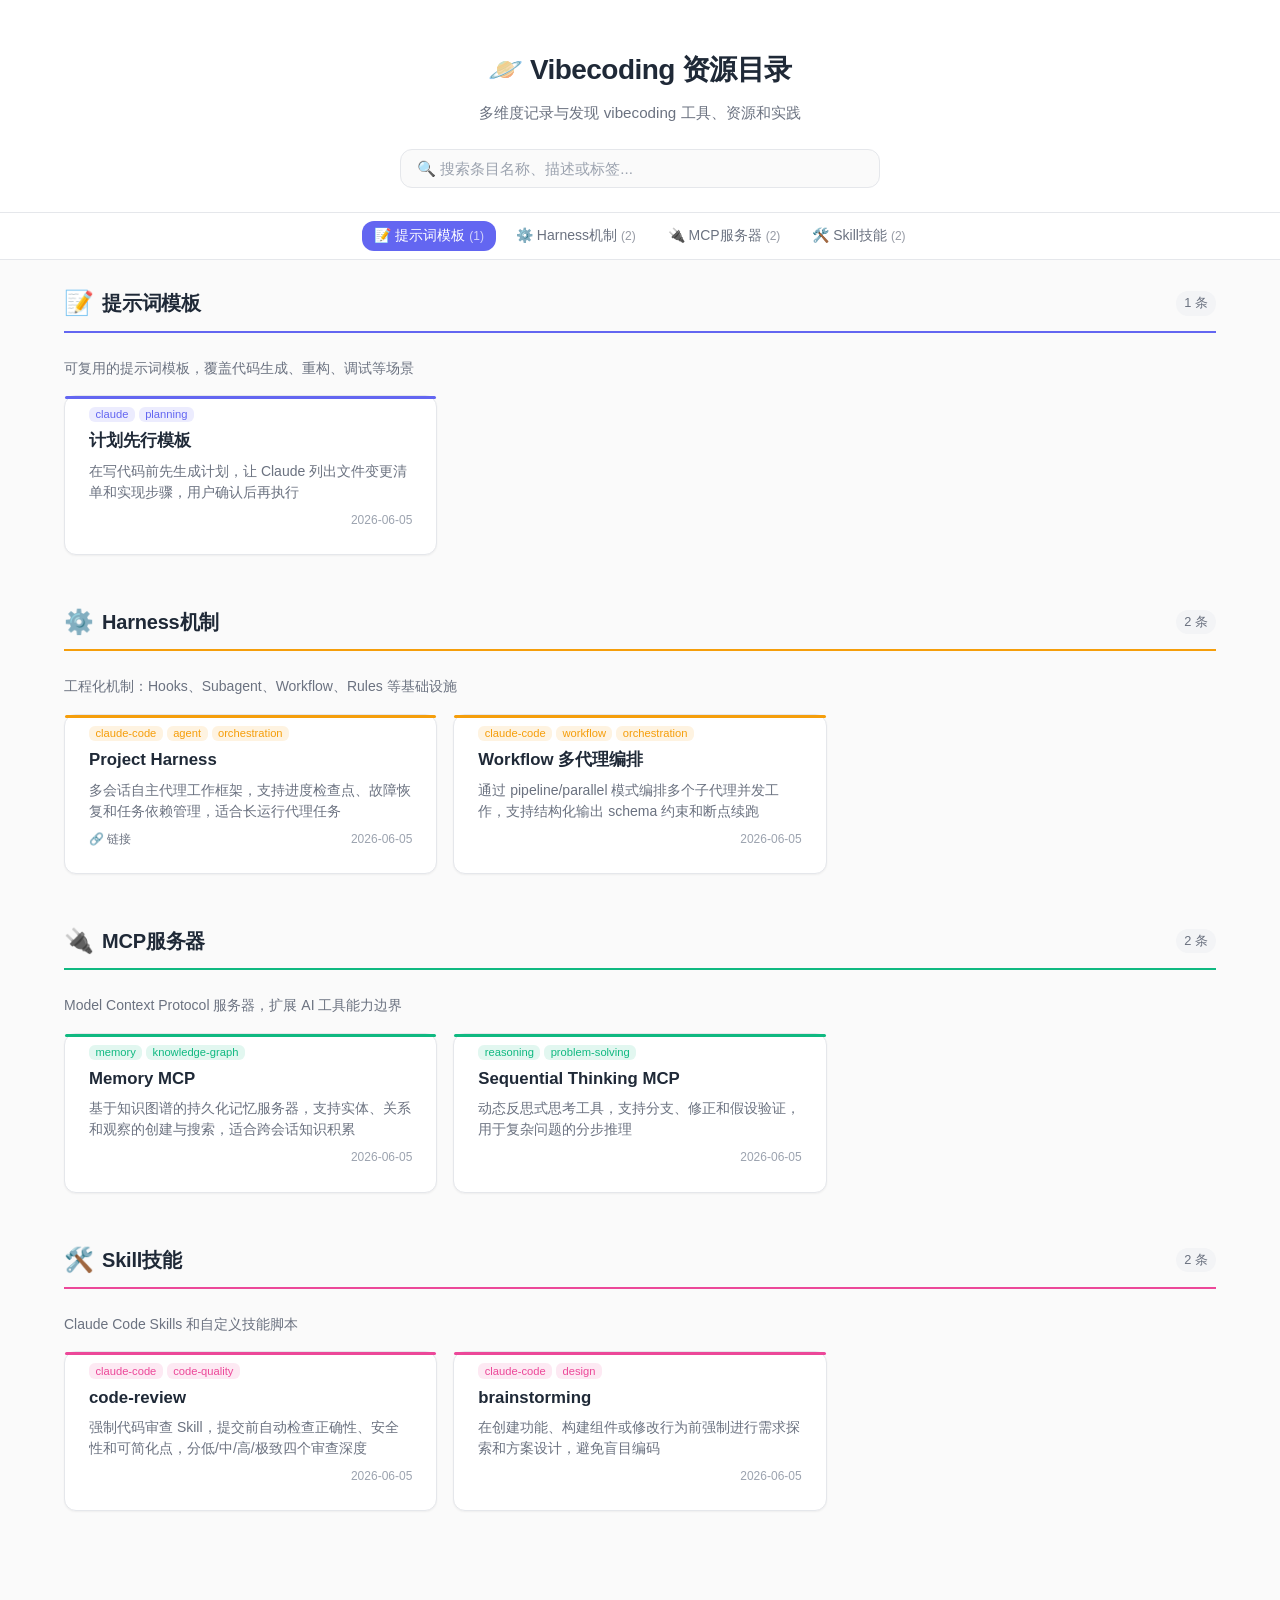
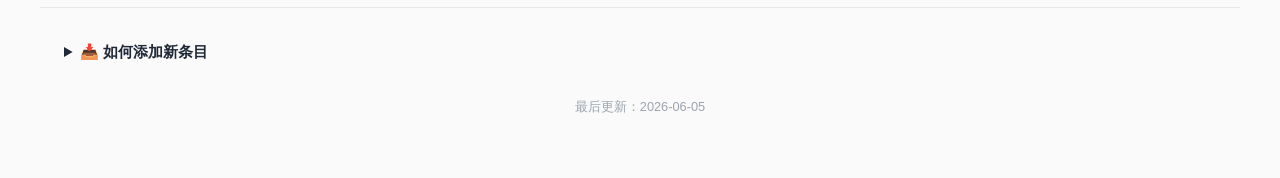
==== index.html @ bd4b6fef "feat: vibecoding resource catalog" ====
<!DOCTYPE html>
<html lang="zh-CN">
<head>
  <meta charset="UTF-8">
  <meta name="viewport" content="width=device-width, initial-scale=1.0">
  <title>Vibecoding 资源目录</title>
  <link rel="stylesheet" href="css/style.css">
</head>
<body>
  <header class="header">
    <h1 class="header__title">🪐 Vibecoding 资源目录</h1>
    <p class="header__subtitle">多维度记录与发现 vibecoding 工具、资源和实践</p>
    <div class="header__search">
      <input
        type="text"
        id="searchInput"
        class="search-input"
        placeholder="🔍 搜索条目名称、描述或标签..."
        autocomplete="off"
      >
    </div>
  </header>

  <nav id="categoryNav" class="category-nav" aria-label="分类导航"></nav>

  <main id="mainContent" class="main-content">
    <div class="loading" id="loadingState">
      <p>加载中...</p>
    </div>
    <div class="error" id="errorState" hidden>
      <p>⚠️ 无法加载数据，请确认 <code>data/catalog.json</code> 文件存在且格式正确。</p>
    </div>
  </main>

  <footer class="footer">
    <details class="add-entry" id="addEntrySection">
      <summary class="add-entry__summary">📥 如何添加新条目</summary>
      <div class="add-entry__body">
        <p class="add-entry__hint">
          填写以下信息，点击"生成"按钮，然后将生成的 JSON 片段复制到
          <code>data/catalog.json</code> 的 <code>entries</code> 数组中，提交到 GitHub 即生效。
        </p>
        <form id="entryForm" class="entry-form" autocomplete="off">
          <div class="entry-form__row">
            <label class="entry-form__label">
              分类
              <select id="formCategory" class="entry-form__select" required>
                <option value="">-- 选择分类 --</option>
              </select>
            </label>
            <label class="entry-form__label">
              名称
              <input type="text" id="formName" class="entry-form__input" placeholder="条目名称" required>
            </label>
          </div>
          <div class="entry-form__row">
            <label class="entry-form__label entry-form__label--wide">
              描述
              <input type="text" id="formDesc" class="entry-form__input" placeholder="1-2 句话描述它的用途和为什么好用" required>
            </label>
          </div>
          <div class="entry-form__row">
            <label class="entry-form__label">
              URL（可选）
              <input type="url" id="formUrl" class="entry-form__input" placeholder="https://...">
            </label>
            <label class="entry-form__label">
              标签（可选，逗号分隔）
              <input type="text" id="formTags" class="entry-form__input" placeholder="claude, code-generation">
            </label>
          </div>
          <button type="submit" class="entry-form__btn">✨ 生成 JSON 片段</button>
        </form>
        <div class="entry-form__output" id="jsonOutput" hidden>
          <div class="entry-form__output-header">
            <span class="entry-form__output-label">生成的 JSON 片段：</span>
            <button type="button" class="entry-form__copy-btn" id="copyBtn">📋 复制</button>
          </div>
          <pre><code id="jsonSnippet"></code></pre>
        </div>
        <p class="add-entry__steps">
          <strong>步骤：</strong>① 填写表单 → ② 生成片段 → ③ 复制 →
          ④ 打开 <code>data/catalog.json</code> → ⑤ 粘贴到 <code>entries</code> 数组 →
          ⑥ <code>git commit && git push</code> → ⑦ GitHub Pages 自动部署
        </p>
      </div>
    </details>
    <p class="footer__meta">
      最后更新：<span id="lastUpdated">--</span>
    </p>
  </footer>

  <script src="js/app.js"></script>
</body>
</html>
---- css/style.css ----
/* ============================================================
   Custom Properties — 令牌系统
   ============================================================ */
:root {
  /* 类别色 */
  --color-prompt:    #6366f1;
  --color-harness:   #f59e0b;
  --color-mcp:       #10b981;
  --color-skill:     #ec4899;

  /* 中性色 */
  --color-bg:        #fafafa;
  --color-surface:   #ffffff;
  --color-border:    #e5e7eb;
  --color-text:      #1f2937;
  --color-text-muted:#6b7280;
  --color-text-light:#9ca3af;

  /* 间距 */
  --space-xs: 0.25rem;
  --space-sm: 0.5rem;
  --space-md: 1rem;
  --space-lg: 1.5rem;
  --space-xl: 2rem;
  --space-2xl: 3rem;

  /* 圆角 */
  --radius-sm: 0.375rem;
  --radius-md: 0.5rem;
  --radius-lg: 0.75rem;

  /* 阴影 */
  --shadow-sm: 0 1px 2px rgba(0,0,0,0.05);
  --shadow-md: 0 4px 6px -1px rgba(0,0,0,0.07), 0 2px 4px -2px rgba(0,0,0,0.05);
  --shadow-lg: 0 10px 15px -3px rgba(0,0,0,0.08), 0 4px 6px -4px rgba(0,0,0,0.04);

  /* 字体 */
  --font-sans: -apple-system, BlinkMacSystemFont, "Segoe UI", Roboto, "Noto Sans SC", sans-serif;
  --font-mono: "SF Mono", "Fira Code", "Cascadia Code", monospace;
}

/* ============================================================
   Reset / Base
   ============================================================ */
*, *::before, *::after { box-sizing: border-box; }

html {
  scroll-behavior: smooth;
  scroll-padding-top: 80px;
}

body {
  margin: 0;
  font-family: var(--font-sans);
  color: var(--color-text);
  background: var(--color-bg);
  line-height: 1.6;
  -webkit-font-smoothing: antialiased;
}

a { color: inherit; text-decoration: none; }
code {
  font-family: var(--font-mono);
  font-size: 0.875em;
  background: #f3f4f6;
  padding: 0.125em 0.375em;
  border-radius: var(--radius-sm);
}

/* ============================================================
   Header
   ============================================================ */
.header {
  text-align: center;
  padding: var(--space-2xl) var(--space-lg) var(--space-lg);
  background: var(--color-surface);
  border-bottom: 1px solid var(--color-border);
}

.header__title {
  margin: 0;
  font-size: 1.75rem;
  font-weight: 700;
  letter-spacing: -0.02em;
}

.header__subtitle {
  margin: var(--space-sm) 0 var(--space-lg);
  color: var(--color-text-muted);
  font-size: 0.95rem;
}

.header__search {
  max-width: 480px;
  margin: 0 auto;
}

.search-input {
  width: 100%;
  padding: 0.625rem 1rem;
  font-size: 0.95rem;
  border: 1.5px solid var(--color-border);
  border-radius: var(--radius-lg);
  background: var(--color-bg);
  outline: none;
  transition: border-color 0.15s, box-shadow 0.15s;
}

.search-input:focus {
  border-color: var(--color-prompt);
  box-shadow: 0 0 0 3px rgba(99,102,241,0.1);
}

.search-input::placeholder { color: var(--color-text-light); }

/* ============================================================
   Sticky Category Nav
   ============================================================ */
.category-nav {
  position: sticky;
  top: 0;
  z-index: 10;
  display: flex;
  justify-content: center;
  gap: var(--space-sm);
  padding: var(--space-sm) var(--space-md);
  background: var(--color-surface);
  border-bottom: 1px solid var(--color-border);
  overflow-x: auto;
  -webkit-overflow-scrolling: touch;
}

.category-nav__link {
  display: inline-flex;
  align-items: center;
  gap: 0.25rem;
  padding: 0.375rem 0.75rem;
  font-size: 0.875rem;
  font-weight: 500;
  border-radius: var(--radius-lg);
  white-space: nowrap;
  transition: background 0.15s, color 0.15s;
  cursor: pointer;
  border: none;
  background: transparent;
  color: var(--color-text-muted);
  font-family: inherit;
}

.category-nav__link:hover {
  background: #f3f4f6;
  color: var(--color-text);
}

.category-nav__link--active {
  color: #fff;
}

/* 通过 data-category 属性在 JS 中动态设置背景色 */
.category-nav__link .nav-count {
  font-size: 0.75rem;
  opacity: 0.7;
}

/* ============================================================
   Main Content
   ============================================================ */
.main-content {
  max-width: 1200px;
  margin: 0 auto;
  padding: var(--space-lg) var(--space-lg) var(--space-2xl);
}

.loading, .error { text-align: center; padding: var(--space-2xl); color: var(--color-text-muted); }
.error { color: #dc2626; }

/* ============================================================
   Category Section
   ============================================================ */
.category-section {
  margin-bottom: var(--space-2xl);
}

.category-section__header {
  display: flex;
  align-items: center;
  gap: var(--space-sm);
  margin-bottom: var(--space-lg);
  padding-bottom: var(--space-sm);
  border-bottom: 2px solid var(--color-border);
}

.category-section__icon {
  font-size: 1.5rem;
}

.category-section__name {
  font-size: 1.25rem;
  font-weight: 700;
  letter-spacing: -0.01em;
}

.category-section__count {
  font-size: 0.8rem;
  font-weight: 500;
  color: var(--color-text-muted);
  background: #f3f4f6;
  padding: 0.125rem 0.5rem;
  border-radius: var(--radius-lg);
  margin-left: auto;
}

.category-section__desc {
  margin: 0 0 var(--space-md);
  font-size: 0.875rem;
  color: var(--color-text-muted);
}

.category-section--empty {
  text-align: center;
  padding: var(--space-xl);
  color: var(--color-text-light);
  font-size: 0.9rem;
  border: 2px dashed var(--color-border);
  border-radius: var(--radius-lg);
  grid-column: 1 / -1;
}

/* ============================================================
   Card Grid
   ============================================================ */
.card-grid {
  display: grid;
  grid-template-columns: repeat(auto-fill, minmax(280px, 1fr));
  gap: var(--space-md);
}

/* ============================================================
   Card
   ============================================================ */
.card {
  background: var(--color-surface);
  border: 1px solid var(--color-border);
  border-radius: var(--radius-lg);
  padding: var(--space-lg);
  box-shadow: var(--shadow-sm);
  transition: transform 0.15s, box-shadow 0.15s;
  display: flex;
  flex-direction: column;
  gap: var(--space-sm);
}

.card:hover {
  transform: translateY(-2px);
  box-shadow: var(--shadow-md);
}

.card__accent {
  height: 3px;
  border-radius: 3px;
  margin: calc(-1 * var(--space-lg)) calc(-1 * var(--space-lg)) 0;
}

.card__tags {
  display: flex;
  flex-wrap: wrap;
  gap: 0.25rem;
}

.card__tag {
  font-size: 0.7rem;
  font-weight: 500;
  padding: 0.1rem 0.4rem;
  border-radius: var(--radius-sm);
  cursor: pointer;
  transition: opacity 0.15s;
  border: none;
  font-family: inherit;
}

.card__tag:hover { opacity: 0.75; }

.card__name {
  margin: 0;
  font-size: 1.05rem;
  font-weight: 600;
  line-height: 1.35;
}

.card__desc {
  margin: 0;
  font-size: 0.875rem;
  color: var(--color-text-muted);
  line-height: 1.5;
  display: -webkit-box;
  -webkit-line-clamp: 2;
  -webkit-box-orient: vertical;
  overflow: hidden;
  flex: 1;
}

.card__footer {
  display: flex;
  align-items: center;
  gap: var(--space-sm);
  font-size: 0.75rem;
  color: var(--color-text-light);
  margin-top: auto;
}

.card__link {
  color: var(--color-text-muted);
  font-weight: 500;
  transition: color 0.15s;
}

.card__link:hover { color: var(--color-text); }

.card__date { margin-left: auto; }

/* ============================================================
   No Results
   ============================================================ */
.no-results {
  text-align: center;
  padding: var(--space-2xl);
  color: var(--color-text-light);
  grid-column: 1 / -1;
}

/* ============================================================
   Footer / Add Entry
   ============================================================ */
.footer {
  max-width: 1200px;
  margin: 0 auto;
  padding: 0 var(--space-lg) var(--space-2xl);
  border-top: 1px solid var(--color-border);
  padding-top: var(--space-lg);
}

.add-entry {
  margin-bottom: var(--space-lg);
}

.add-entry__summary {
  font-size: 0.95rem;
  font-weight: 600;
  cursor: pointer;
  user-select: none;
  padding: var(--space-sm) 0;
}

.add-entry__summary:hover { color: var(--color-text); }

.add-entry__body {
  margin-top: var(--space-md);
  padding: var(--space-lg);
  background: var(--color-surface);
  border: 1px solid var(--color-border);
  border-radius: var(--radius-lg);
}

.add-entry__hint {
  margin: 0 0 var(--space-md);
  font-size: 0.875rem;
  color: var(--color-text-muted);
}

.entry-form {
  display: flex;
  flex-direction: column;
  gap: var(--space-md);
}

.entry-form__row {
  display: grid;
  grid-template-columns: 1fr 1fr;
  gap: var(--space-md);
}

@media (max-width: 640px) {
  .entry-form__row {
    grid-template-columns: 1fr;
  }
}

.entry-form__label {
  display: flex;
  flex-direction: column;
  gap: 0.25rem;
  font-size: 0.8rem;
  font-weight: 600;
  color: var(--color-text-muted);
}

.entry-form__label--wide {
  grid-column: 1 / -1;
}

.entry-form__input,
.entry-form__select {
  padding: 0.5rem 0.625rem;
  font-size: 0.875rem;
  font-family: inherit;
  border: 1.5px solid var(--color-border);
  border-radius: var(--radius-md);
  outline: none;
  transition: border-color 0.15s;
  background: var(--color-bg);
}

.entry-form__input:focus,
.entry-form__select:focus {
  border-color: var(--color-prompt);
}

.entry-form__btn {
  align-self: flex-start;
  padding: 0.5rem 1.25rem;
  font-size: 0.875rem;
  font-weight: 600;
  font-family: inherit;
  color: #fff;
  background: var(--color-prompt);
  border: none;
  border-radius: var(--radius-md);
  cursor: pointer;
  transition: opacity 0.15s;
}

.entry-form__btn:hover { opacity: 0.9; }

.entry-form__output {
  margin-top: var(--space-md);
  padding: var(--space-md);
  background: #1f2937;
  border-radius: var(--radius-md);
}

.entry-form__output-header {
  display: flex;
  align-items: center;
  justify-content: space-between;
  margin-bottom: var(--space-sm);
}

.entry-form__output-label {
  font-size: 0.8rem;
  font-weight: 600;
  color: #d1d5db;
}

.entry-form__copy-btn {
  padding: 0.25rem 0.625rem;
  font-size: 0.75rem;
  font-family: inherit;
  background: #374151;
  color: #e5e7eb;
  border: 1px solid #4b5563;
  border-radius: var(--radius-sm);
  cursor: pointer;
  transition: background 0.15s;
}

.entry-form__copy-btn:hover { background: #4b5563; }

.entry-form__output pre {
  margin: 0;
  overflow-x: auto;
}

.entry-form__output code {
  font-size: 0.8rem;
  color: #e5e7eb;
  background: transparent;
  padding: 0;
  white-space: pre;
}

.add-entry__steps {
  margin-top: var(--space-md);
  font-size: 0.8rem;
  color: var(--color-text-light);
}

.footer__meta {
  text-align: center;
  font-size: 0.8rem;
  color: var(--color-text-light);
}

/* ============================================================
   Responsive
   ============================================================ */
@media (max-width: 640px) {
  .header__title { font-size: 1.35rem; }
  .card-grid { grid-template-columns: 1fr; }
  .category-nav { justify-content: flex-start; }
  .main-content { padding: var(--space-md) var(--space-md) var(--space-xl); }
}
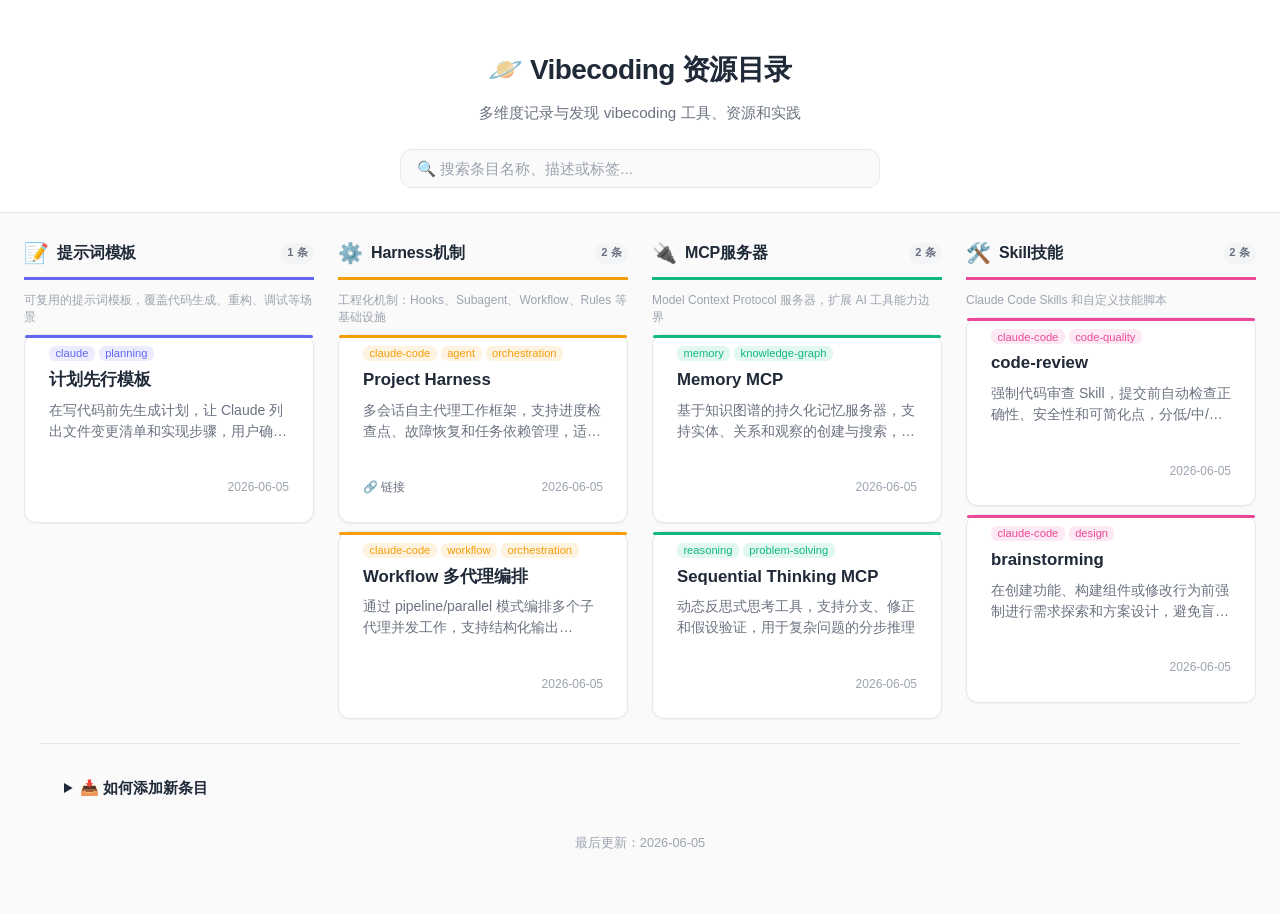
==== commit f574224c: "feat: V2 多列竖排布局 + 卡片编辑/删除功能" ====
--- a/index.html
+++ b/index.html
@@ -40,6 +40,9 @@
           填写以下信息，点击"生成"按钮，然后将生成的 JSON 片段复制到
           <code>data/catalog.json</code> 的 <code>entries</code> 数组中，提交到 GitHub 即生效。
         </p>
+        <p class="entry-form__mode-row">
+          <span class="entry-form__mode-indicator entry-form__mode-indicator--add" id="formMode">➕ 新增模式</span>
+        </p>
         <form id="entryForm" class="entry-form" autocomplete="off">
           <div class="entry-form__row">
             <label class="entry-form__label">
@@ -69,7 +72,10 @@
               <input type="text" id="formTags" class="entry-form__input" placeholder="claude, code-generation">
             </label>
           </div>
-          <button type="submit" class="entry-form__btn">✨ 生成 JSON 片段</button>
+          <div style="display:flex;gap:0.5rem;align-items:center;">
+            <button type="submit" class="entry-form__btn">✨ 生成 JSON 片段</button>
+            <button type="button" class="entry-form__cancel-btn" id="cancelEditBtn" hidden>取消编辑</button>
+          </div>
         </form>
         <div class="entry-form__output" id="jsonOutput" hidden>
           <div class="entry-form__output-header">
--- a/css/style.css
+++ b/css/style.css
@@ -46,7 +46,6 @@
 
 html {
   scroll-behavior: smooth;
-  scroll-padding-top: 80px;
 }
 
 body {
@@ -114,106 +113,73 @@
 .search-input::placeholder { color: var(--color-text-light); }
 
 /* ============================================================
-   Sticky Category Nav
-   ============================================================ */
-.category-nav {
-  position: sticky;
-  top: 0;
-  z-index: 10;
-  display: flex;
-  justify-content: center;
-  gap: var(--space-sm);
-  padding: var(--space-sm) var(--space-md);
-  background: var(--color-surface);
-  border-bottom: 1px solid var(--color-border);
-  overflow-x: auto;
-  -webkit-overflow-scrolling: touch;
-}
-
-.category-nav__link {
-  display: inline-flex;
-  align-items: center;
-  gap: 0.25rem;
-  padding: 0.375rem 0.75rem;
-  font-size: 0.875rem;
-  font-weight: 500;
-  border-radius: var(--radius-lg);
-  white-space: nowrap;
-  transition: background 0.15s, color 0.15s;
-  cursor: pointer;
-  border: none;
-  background: transparent;
-  color: var(--color-text-muted);
-  font-family: inherit;
-}
-
-.category-nav__link:hover {
-  background: #f3f4f6;
-  color: var(--color-text);
-}
-
-.category-nav__link--active {
-  color: #fff;
-}
-
-/* 通过 data-category 属性在 JS 中动态设置背景色 */
-.category-nav__link .nav-count {
-  font-size: 0.75rem;
-  opacity: 0.7;
-}
-
-/* ============================================================
-   Main Content
+   Category Nav — V2 隐藏（4 列并排无需跳转导航）
+   ============================================================ */
+.category-nav { display: none; }
+
+/* ============================================================
+   Main Content — V2: 4 列并排布局
    ============================================================ */
 .main-content {
-  max-width: 1200px;
+  max-width: 1400px;
   margin: 0 auto;
-  padding: var(--space-lg) var(--space-lg) var(--space-2xl);
+  padding: var(--space-lg);
+  display: grid;
+  grid-template-columns: repeat(4, 1fr);
+  gap: var(--space-lg);
+  align-items: start;
 }
 
 .loading, .error { text-align: center; padding: var(--space-2xl); color: var(--color-text-muted); }
 .error { color: #dc2626; }
 
 /* ============================================================
-   Category Section
+   Category Section — V2: 每列一个分类
    ============================================================ */
 .category-section {
-  margin-bottom: var(--space-2xl);
+  display: flex;
+  flex-direction: column;
+  min-width: 0;
 }
 
 .category-section__header {
   display: flex;
   align-items: center;
   gap: var(--space-sm);
-  margin-bottom: var(--space-lg);
+  margin-bottom: var(--space-md);
   padding-bottom: var(--space-sm);
-  border-bottom: 2px solid var(--color-border);
+  border-bottom: 3px solid var(--color-border);
 }
 
 .category-section__icon {
-  font-size: 1.5rem;
+  font-size: 1.25rem;
 }
 
 .category-section__name {
-  font-size: 1.25rem;
+  font-size: 1rem;
   font-weight: 700;
   letter-spacing: -0.01em;
+  white-space: nowrap;
+  overflow: hidden;
+  text-overflow: ellipsis;
 }
 
 .category-section__count {
-  font-size: 0.8rem;
-  font-weight: 500;
+  font-size: 0.7rem;
+  font-weight: 600;
   color: var(--color-text-muted);
   background: #f3f4f6;
-  padding: 0.125rem 0.5rem;
+  padding: 0.1rem 0.4rem;
   border-radius: var(--radius-lg);
   margin-left: auto;
+  flex-shrink: 0;
 }
 
 .category-section__desc {
-  margin: 0 0 var(--space-md);
-  font-size: 0.875rem;
-  color: var(--color-text-muted);
+  margin: -0.25rem 0 var(--space-sm);
+  font-size: 0.75rem;
+  color: var(--color-text-light);
+  line-height: 1.4;
 }
 
 .category-section--empty {
@@ -227,12 +193,12 @@
 }
 
 /* ============================================================
-   Card Grid
+   Card Grid — V2: 竖排堆叠
    ============================================================ */
 .card-grid {
-  display: grid;
-  grid-template-columns: repeat(auto-fill, minmax(280px, 1fr));
-  gap: var(--space-md);
+  display: flex;
+  flex-direction: column;
+  gap: var(--space-sm);
 }
 
 /* ============================================================
@@ -317,6 +283,158 @@
 .card__link:hover { color: var(--color-text); }
 
 .card__date { margin-left: auto; }
+
+/* ============================================================
+   Card Actions — 编辑 / 删除
+   ============================================================ */
+.card__actions {
+  display: flex;
+  gap: 0.25rem;
+  opacity: 0;
+  transition: opacity 0.15s;
+}
+
+.card:hover .card__actions {
+  opacity: 1;
+}
+
+.card__action-btn {
+  padding: 0.15rem 0.35rem;
+  font-size: 0.65rem;
+  font-family: inherit;
+  border: 1px solid var(--color-border);
+  border-radius: var(--radius-sm);
+  background: var(--color-surface);
+  color: var(--color-text-muted);
+  cursor: pointer;
+  transition: background 0.15s, color 0.15s, border-color 0.15s;
+}
+
+.card__action-btn:hover {
+  background: #f3f4f6;
+  color: var(--color-text);
+  border-color: var(--color-text-light);
+}
+
+.card__action-btn--edit:hover {
+  border-color: var(--color-prompt);
+  color: var(--color-prompt);
+}
+
+.card__action-btn--delete:hover {
+  border-color: #ef4444;
+  color: #ef4444;
+}
+
+/* 编辑模式指示 */
+.entry-form__mode-indicator {
+  font-size: 0.75rem;
+  font-weight: 600;
+  padding: 0.25rem 0.5rem;
+  border-radius: var(--radius-sm);
+  display: inline-block;
+}
+
+.entry-form__mode-indicator--add {
+  background: #dcfce7;
+  color: #166534;
+}
+
+.entry-form__mode-indicator--edit {
+  background: #ede9fe;
+  color: #6d28d9;
+}
+
+.entry-form__cancel-btn {
+  padding: 0.5rem 1.25rem;
+  font-size: 0.875rem;
+  font-weight: 500;
+  font-family: inherit;
+  color: var(--color-text-muted);
+  background: var(--color-bg);
+  border: 1px solid var(--color-border);
+  border-radius: var(--radius-md);
+  cursor: pointer;
+  transition: background 0.15s;
+}
+
+.entry-form__cancel-btn:hover { background: #f3f4f6; }
+
+/* 删除对话框 */
+.delete-dialog-overlay {
+  position: fixed;
+  inset: 0;
+  background: rgba(0,0,0,0.3);
+  display: flex;
+  align-items: center;
+  justify-content: center;
+  z-index: 100;
+}
+
+.delete-dialog {
+  background: var(--color-surface);
+  border-radius: var(--radius-lg);
+  padding: var(--space-xl);
+  max-width: 480px;
+  width: 90%;
+  box-shadow: var(--shadow-lg);
+}
+
+.delete-dialog__title {
+  margin: 0 0 var(--space-sm);
+  font-size: 1.1rem;
+  font-weight: 700;
+}
+
+.delete-dialog__msg {
+  margin: 0 0 var(--space-md);
+  font-size: 0.875rem;
+  color: var(--color-text-muted);
+  line-height: 1.6;
+}
+
+.delete-dialog__json {
+  background: #fef2f2;
+  border: 1px solid #fecaca;
+  border-radius: var(--radius-sm);
+  padding: var(--space-sm) var(--space-md);
+  font-family: var(--font-mono);
+  font-size: 0.75rem;
+  color: #991b1b;
+  margin-bottom: var(--space-md);
+  overflow-x: auto;
+  white-space: pre;
+}
+
+.delete-dialog__actions {
+  display: flex;
+  gap: var(--space-sm);
+  justify-content: flex-end;
+}
+
+.delete-dialog__btn {
+  padding: 0.5rem 1rem;
+  font-size: 0.8rem;
+  font-weight: 600;
+  font-family: inherit;
+  border-radius: var(--radius-md);
+  cursor: pointer;
+  border: none;
+}
+
+.delete-dialog__btn--cancel {
+  background: var(--color-bg);
+  color: var(--color-text-muted);
+  border: 1px solid var(--color-border);
+}
+
+.delete-dialog__btn--copy {
+  background: #fef2f2;
+  color: #991b1b;
+  border: 1px solid #fecaca;
+}
+
+.delete-dialog__btn--copy:hover { background: #fee2e2; }
 
 /* ============================================================
    No Results
@@ -491,11 +609,19 @@
 }
 
 /* ============================================================
-   Responsive
-   ============================================================ */
+   Responsive — V2
+   ============================================================ */
+@media (max-width: 1024px) {
+  .main-content {
+    grid-template-columns: repeat(2, 1fr);
+  }
+}
+
 @media (max-width: 640px) {
   .header__title { font-size: 1.35rem; }
-  .card-grid { grid-template-columns: 1fr; }
-  .category-nav { justify-content: flex-start; }
-  .main-content { padding: var(--space-md) var(--space-md) var(--space-xl); }
-}
+  .main-content {
+    grid-template-columns: 1fr;
+    padding: var(--space-md);
+  }
+}
+
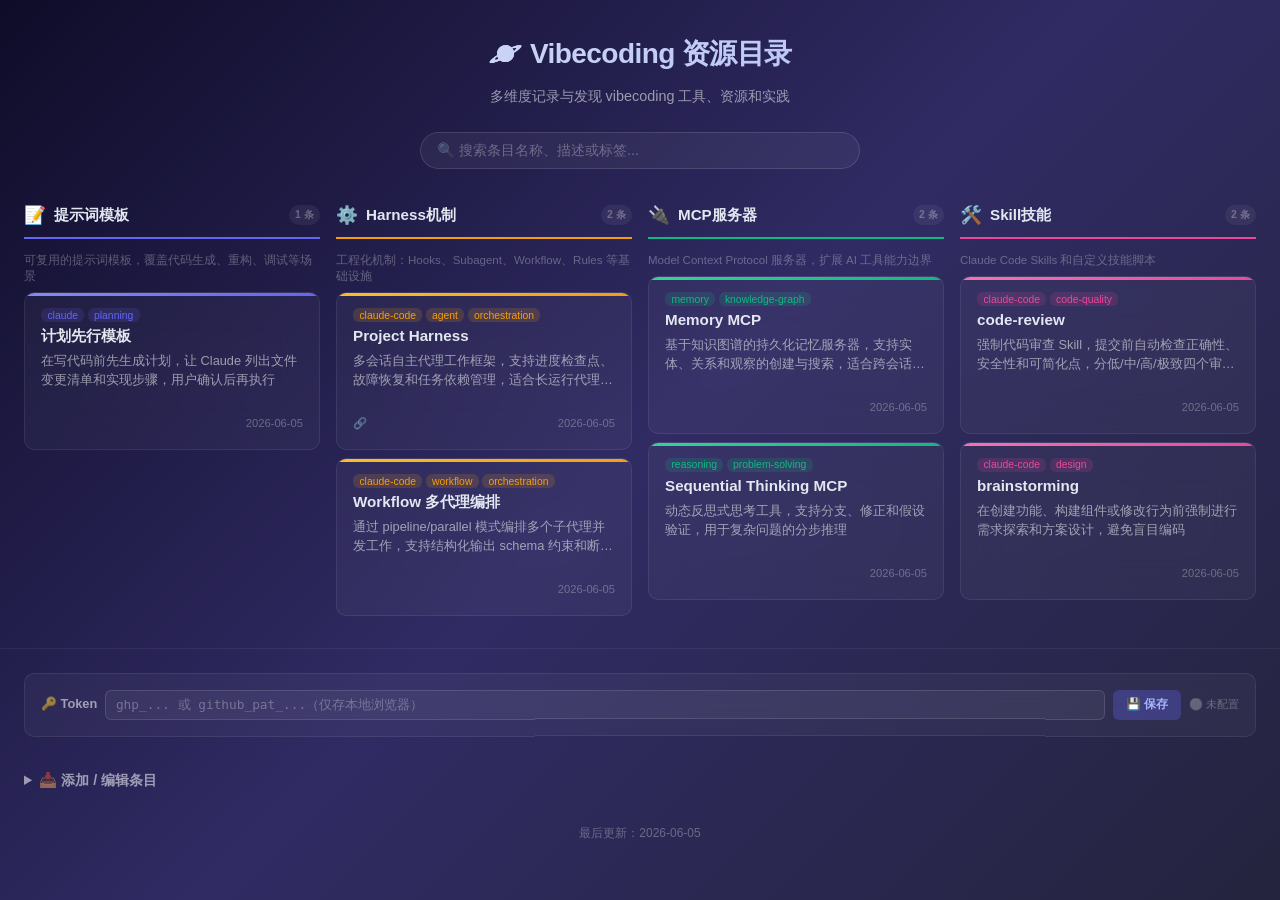
==== commit 701e1e86: "feat: V3 毛玻璃暗色主题 + GitHub API 直接保存 - 深色渐变背景 + 毛玻璃卡片 (backdrop-filter) - 每列渐变强调色条 - Token 存 localStor" ====
--- a/index.html
+++ b/index.html
@@ -7,6 +7,8 @@
   <link rel="stylesheet" href="css/style.css">
 </head>
 <body>
+  <div class="toast-container" id="toastContainer"></div>
+
   <header class="header">
     <h1 class="header__title">🪐 Vibecoding 资源目录</h1>
     <p class="header__subtitle">多维度记录与发现 vibecoding 工具、资源和实践</p>
@@ -33,12 +35,22 @@
   </main>
 
   <footer class="footer">
+    <!-- Token 配置 -->
+    <div class="settings-row" id="settingsRow">
+      <span class="settings-row__label">🔑 Token</span>
+      <input type="password" id="githubToken" class="settings-row__input"
+             placeholder="ghp_... 或 github_pat_...（仅存本地浏览器）">
+      <button class="settings-row__btn settings-row__btn--save" id="saveTokenBtn">💾 保存</button>
+      <button class="settings-row__btn settings-row__btn--clear" id="clearTokenBtn" hidden>清除</button>
+      <span style="font-size:0.7rem;color:var(--text-muted);white-space:nowrap;" id="tokenStatus">⚪ 未配置</span>
+    </div>
+
     <details class="add-entry" id="addEntrySection">
-      <summary class="add-entry__summary">📥 如何添加新条目</summary>
+      <summary class="add-entry__summary">📥 添加 / 编辑条目</summary>
       <div class="add-entry__body">
         <p class="add-entry__hint">
-          填写以下信息，点击"生成"按钮，然后将生成的 JSON 片段复制到
-          <code>data/catalog.json</code> 的 <code>entries</code> 数组中，提交到 GitHub 即生效。
+          填写后点"保存"，直接通过 GitHub API 提交到
+          <code>data/catalog.json</code>，几秒后自动部署。
         </p>
         <p class="entry-form__mode-row">
           <span class="entry-form__mode-indicator entry-form__mode-indicator--add" id="formMode">➕ 新增模式</span>
@@ -73,21 +85,13 @@
             </label>
           </div>
           <div style="display:flex;gap:0.5rem;align-items:center;">
-            <button type="submit" class="entry-form__btn">✨ 生成 JSON 片段</button>
+            <button type="submit" class="entry-form__btn" id="submitBtn">💾 保存到 GitHub</button>
             <button type="button" class="entry-form__cancel-btn" id="cancelEditBtn" hidden>取消编辑</button>
+            <span style="font-size:0.75rem;color:var(--text-muted);" id="saveHint"></span>
           </div>
         </form>
-        <div class="entry-form__output" id="jsonOutput" hidden>
-          <div class="entry-form__output-header">
-            <span class="entry-form__output-label">生成的 JSON 片段：</span>
-            <button type="button" class="entry-form__copy-btn" id="copyBtn">📋 复制</button>
-          </div>
-          <pre><code id="jsonSnippet"></code></pre>
-        </div>
         <p class="add-entry__steps">
-          <strong>步骤：</strong>① 填写表单 → ② 生成片段 → ③ 复制 →
-          ④ 打开 <code>data/catalog.json</code> → ⑤ 粘贴到 <code>entries</code> 数组 →
-          ⑥ <code>git commit && git push</code> → ⑦ GitHub Pages 自动部署
+          💡 需要先在顶部配置 GitHub Token 才能直接保存。
         </p>
       </div>
     </details>
--- a/css/style.css
+++ b/css/style.css
@@ -1,20 +1,23 @@
 /* ============================================================
-   Custom Properties — 令牌系统
-   ============================================================ */
+   V3: 毛玻璃暗色主题 (Glassmorphism Dark)
+   ============================================================ */
+
 :root {
-  /* 类别色 */
-  --color-prompt:    #6366f1;
-  --color-harness:   #f59e0b;
-  --color-mcp:       #10b981;
-  --color-skill:     #ec4899;
+  /* 类别渐变 */
+  --grad-prompt:  linear-gradient(135deg, #818cf8, #6366f1);
+  --grad-harness: linear-gradient(135deg, #fbbf24, #f59e0b);
+  --grad-mcp:     linear-gradient(135deg, #34d399, #10b981);
+  --grad-skill:   linear-gradient(135deg, #f472b6, #ec4899);
 
   /* 中性色 */
-  --color-bg:        #fafafa;
-  --color-surface:   #ffffff;
-  --color-border:    #e5e7eb;
-  --color-text:      #1f2937;
-  --color-text-muted:#6b7280;
-  --color-text-light:#9ca3af;
+  --bg-deep:       #0f0c29;
+  --bg-mid:        #1a1740;
+  --bg-card:       rgba(255,255,255,0.04);
+  --border-card:   rgba(255,255,255,0.08);
+  --border-input:  rgba(255,255,255,0.12);
+  --text-primary:  #e2e8f0;
+  --text-secondary:rgba(255,255,255,0.55);
+  --text-muted:    rgba(255,255,255,0.3);
 
   /* 间距 */
   --space-xs: 0.25rem;
@@ -22,19 +25,13 @@
   --space-md: 1rem;
   --space-lg: 1.5rem;
   --space-xl: 2rem;
-  --space-2xl: 3rem;
 
   /* 圆角 */
-  --radius-sm: 0.375rem;
-  --radius-md: 0.5rem;
-  --radius-lg: 0.75rem;
-
-  /* 阴影 */
-  --shadow-sm: 0 1px 2px rgba(0,0,0,0.05);
-  --shadow-md: 0 4px 6px -1px rgba(0,0,0,0.07), 0 2px 4px -2px rgba(0,0,0,0.05);
-  --shadow-lg: 0 10px 15px -3px rgba(0,0,0,0.08), 0 4px 6px -4px rgba(0,0,0,0.04);
-
-  /* 字体 */
+  --radius-sm: 6px;
+  --radius-md: 10px;
+  --radius-lg: 14px;
+  --radius-xl: 20px;
+
   --font-sans: -apple-system, BlinkMacSystemFont, "Segoe UI", Roboto, "Noto Sans SC", sans-serif;
   --font-mono: "SF Mono", "Fira Code", "Cascadia Code", monospace;
 }
@@ -43,16 +40,14 @@
    Reset / Base
    ============================================================ */
 *, *::before, *::after { box-sizing: border-box; }
-
-html {
-  scroll-behavior: smooth;
-}
 
 body {
   margin: 0;
   font-family: var(--font-sans);
-  color: var(--color-text);
-  background: var(--color-bg);
+  color: var(--text-primary);
+  background: linear-gradient(135deg, #0f0c29, #302b63, #24243e);
+  background-attachment: fixed;
+  min-height: 100vh;
   line-height: 1.6;
   -webkit-font-smoothing: antialiased;
 }
@@ -60,8 +55,8 @@
 a { color: inherit; text-decoration: none; }
 code {
   font-family: var(--font-mono);
-  font-size: 0.875em;
-  background: #f3f4f6;
+  font-size: 0.85em;
+  background: rgba(255,255,255,0.06);
   padding: 0.125em 0.375em;
   border-radius: var(--radius-sm);
 }
@@ -71,9 +66,7 @@
    ============================================================ */
 .header {
   text-align: center;
-  padding: var(--space-2xl) var(--space-lg) var(--space-lg);
-  background: var(--color-surface);
-  border-bottom: 1px solid var(--color-border);
+  padding: var(--space-xl) var(--space-lg);
 }
 
 .header__title {
@@ -81,60 +74,65 @@
   font-size: 1.75rem;
   font-weight: 700;
   letter-spacing: -0.02em;
+  background: linear-gradient(135deg, #e2e8f0, #a5b4fc);
+  -webkit-background-clip: text;
+  -webkit-text-fill-color: transparent;
+  background-clip: text;
 }
 
 .header__subtitle {
   margin: var(--space-sm) 0 var(--space-lg);
-  color: var(--color-text-muted);
-  font-size: 0.95rem;
+  color: var(--text-secondary);
+  font-size: 0.9rem;
 }
 
 .header__search {
-  max-width: 480px;
+  max-width: 440px;
   margin: 0 auto;
 }
 
 .search-input {
   width: 100%;
-  padding: 0.625rem 1rem;
-  font-size: 0.95rem;
-  border: 1.5px solid var(--color-border);
-  border-radius: var(--radius-lg);
-  background: var(--color-bg);
+  padding: 0.6rem 1rem;
+  font-size: 0.9rem;
+  font-family: inherit;
+  color: var(--text-primary);
+  background: rgba(255,255,255,0.05);
+  border: 1px solid var(--border-input);
+  border-radius: var(--radius-xl);
   outline: none;
-  transition: border-color 0.15s, box-shadow 0.15s;
-}
-
+  transition: border-color 0.2s, background 0.2s;
+}
+
+.search-input::placeholder { color: var(--text-muted); }
 .search-input:focus {
-  border-color: var(--color-prompt);
-  box-shadow: 0 0 0 3px rgba(99,102,241,0.1);
-}
-
-.search-input::placeholder { color: var(--color-text-light); }
-
-/* ============================================================
-   Category Nav — V2 隐藏（4 列并排无需跳转导航）
-   ============================================================ */
-.category-nav { display: none; }
-
-/* ============================================================
-   Main Content — V2: 4 列并排布局
+  border-color: rgba(129,140,248,0.4);
+  background: rgba(255,255,255,0.08);
+}
+
+/* ============================================================
+   Main Content — 4 列 Grid
    ============================================================ */
 .main-content {
-  max-width: 1400px;
+  max-width: 1440px;
   margin: 0 auto;
-  padding: var(--space-lg);
+  padding: 0 var(--space-lg) var(--space-xl);
   display: grid;
   grid-template-columns: repeat(4, 1fr);
-  gap: var(--space-lg);
+  gap: var(--space-md);
   align-items: start;
 }
 
-.loading, .error { text-align: center; padding: var(--space-2xl); color: var(--color-text-muted); }
-.error { color: #dc2626; }
-
-/* ============================================================
-   Category Section — V2: 每列一个分类
+.loading, .error, .no-results {
+  grid-column: 1 / -1;
+  text-align: center;
+  padding: var(--space-xl);
+  color: var(--text-secondary);
+}
+.error { color: #fca5a5; }
+
+/* ============================================================
+   Category Section
    ============================================================ */
 .category-section {
   display: flex;
@@ -148,27 +146,24 @@
   gap: var(--space-sm);
   margin-bottom: var(--space-md);
   padding-bottom: var(--space-sm);
-  border-bottom: 3px solid var(--color-border);
-}
-
-.category-section__icon {
-  font-size: 1.25rem;
-}
+  border-bottom: 2px solid rgba(255,255,255,0.1);
+}
+
+.category-section__icon { font-size: 1.1rem; }
 
 .category-section__name {
-  font-size: 1rem;
+  font-size: 0.95rem;
   font-weight: 700;
-  letter-spacing: -0.01em;
   white-space: nowrap;
   overflow: hidden;
   text-overflow: ellipsis;
 }
 
 .category-section__count {
-  font-size: 0.7rem;
-  font-weight: 600;
-  color: var(--color-text-muted);
-  background: #f3f4f6;
+  font-size: 0.65rem;
+  font-weight: 600;
+  color: var(--text-muted);
+  background: rgba(255,255,255,0.06);
   padding: 0.1rem 0.4rem;
   border-radius: var(--radius-lg);
   margin-left: auto;
@@ -176,87 +171,92 @@
 }
 
 .category-section__desc {
-  margin: -0.25rem 0 var(--space-sm);
-  font-size: 0.75rem;
-  color: var(--color-text-light);
+  margin: -0.2rem 0 var(--space-sm);
+  font-size: 0.72rem;
+  color: var(--text-muted);
   line-height: 1.4;
+}
+
+/* ============================================================
+   Card Grid — 竖排
+   ============================================================ */
+.card-grid {
+  display: flex;
+  flex-direction: column;
+  gap: var(--space-sm);
 }
 
 .category-section--empty {
   text-align: center;
-  padding: var(--space-xl);
-  color: var(--color-text-light);
-  font-size: 0.9rem;
-  border: 2px dashed var(--color-border);
-  border-radius: var(--radius-lg);
-  grid-column: 1 / -1;
-}
-
-/* ============================================================
-   Card Grid — V2: 竖排堆叠
-   ============================================================ */
-.card-grid {
+  padding: var(--space-lg);
+  color: var(--text-muted);
+  font-size: 0.8rem;
+  border: 1px dashed rgba(255,255,255,0.1);
+  border-radius: var(--radius-md);
+}
+
+/* ============================================================
+   Card — 毛玻璃
+   ============================================================ */
+.card {
+  background: var(--bg-card);
+  border: 1px solid var(--border-card);
+  border-radius: var(--radius-md);
+  padding: var(--space-md);
+  backdrop-filter: blur(20px);
+  -webkit-backdrop-filter: blur(20px);
+  transition: transform 0.2s, background 0.2s, border-color 0.2s;
   display: flex;
   flex-direction: column;
-  gap: var(--space-sm);
-}
-
-/* ============================================================
-   Card
-   ============================================================ */
-.card {
-  background: var(--color-surface);
-  border: 1px solid var(--color-border);
-  border-radius: var(--radius-lg);
-  padding: var(--space-lg);
-  box-shadow: var(--shadow-sm);
-  transition: transform 0.15s, box-shadow 0.15s;
-  display: flex;
-  flex-direction: column;
-  gap: var(--space-sm);
+  gap: var(--space-xs);
+  position: relative;
+  overflow: hidden;
 }
 
 .card:hover {
-  transform: translateY(-2px);
-  box-shadow: var(--shadow-md);
+  transform: translateY(-1px);
+  background: rgba(255,255,255,0.07);
+  border-color: rgba(255,255,255,0.14);
 }
 
 .card__accent {
   height: 3px;
+  margin: calc(-1 * var(--space-md)) calc(-1 * var(--space-md)) 0;
   border-radius: 3px;
-  margin: calc(-1 * var(--space-lg)) calc(-1 * var(--space-lg)) 0;
 }
 
 .card__tags {
   display: flex;
   flex-wrap: wrap;
-  gap: 0.25rem;
+  gap: 0.2rem;
+  margin-top: var(--space-sm);
 }
 
 .card__tag {
-  font-size: 0.7rem;
+  font-size: 0.65rem;
   font-weight: 500;
   padding: 0.1rem 0.4rem;
   border-radius: var(--radius-sm);
   cursor: pointer;
+  border: none;
+  font-family: inherit;
   transition: opacity 0.15s;
-  border: none;
-  font-family: inherit;
-}
-
-.card__tag:hover { opacity: 0.75; }
+}
+
+.card__tag:hover { opacity: 0.7; }
 
 .card__name {
   margin: 0;
-  font-size: 1.05rem;
+  font-size: 0.95rem;
   font-weight: 600;
   line-height: 1.35;
+  color: var(--text-primary);
 }
 
 .card__desc {
   margin: 0;
-  font-size: 0.875rem;
-  color: var(--color-text-muted);
+  font-size: 0.8rem;
+  color: var(--text-secondary);
   line-height: 1.5;
   display: -webkit-box;
   -webkit-line-clamp: 2;
@@ -269,192 +269,142 @@
   display: flex;
   align-items: center;
   gap: var(--space-sm);
-  font-size: 0.75rem;
-  color: var(--color-text-light);
+  font-size: 0.7rem;
+  color: var(--text-muted);
   margin-top: auto;
 }
 
 .card__link {
-  color: var(--color-text-muted);
+  color: var(--text-secondary);
   font-weight: 500;
   transition: color 0.15s;
 }
-
-.card__link:hover { color: var(--color-text); }
-
+.card__link:hover { color: var(--text-primary); }
 .card__date { margin-left: auto; }
 
-/* ============================================================
-   Card Actions — 编辑 / 删除
-   ============================================================ */
+/* Edit / Delete 按钮 */
 .card__actions {
   display: flex;
   gap: 0.25rem;
   opacity: 0;
   transition: opacity 0.15s;
 }
-
-.card:hover .card__actions {
-  opacity: 1;
-}
+.card:hover .card__actions { opacity: 1; }
 
 .card__action-btn {
-  padding: 0.15rem 0.35rem;
-  font-size: 0.65rem;
-  font-family: inherit;
-  border: 1px solid var(--color-border);
-  border-radius: var(--radius-sm);
-  background: var(--color-surface);
-  color: var(--color-text-muted);
-  cursor: pointer;
-  transition: background 0.15s, color 0.15s, border-color 0.15s;
-}
-
-.card__action-btn:hover {
-  background: #f3f4f6;
-  color: var(--color-text);
-  border-color: var(--color-text-light);
-}
-
-.card__action-btn--edit:hover {
-  border-color: var(--color-prompt);
-  color: var(--color-prompt);
-}
-
-.card__action-btn--delete:hover {
-  border-color: #ef4444;
-  color: #ef4444;
-}
-
-/* 编辑模式指示 */
-.entry-form__mode-indicator {
+  padding: 0.15rem 0.4rem;
+  font-size: 0.6rem;
+  font-family: inherit;
+  border: 1px solid rgba(255,255,255,0.1);
+  border-radius: var(--radius-sm);
+  background: rgba(255,255,255,0.04);
+  color: var(--text-muted);
+  cursor: pointer;
+  transition: all 0.15s;
+}
+
+.card__action-btn:hover { background: rgba(255,255,255,0.1); color: var(--text-primary); }
+.card__action-btn--edit:hover { border-color: #818cf8; color: #a5b4fc; }
+.card__action-btn--delete:hover { border-color: #f87171; color: #fca5a5; }
+
+/* ============================================================
+   Toast
+   ============================================================ */
+.toast-container {
+  position: fixed;
+  top: 20px;
+  right: 20px;
+  z-index: 1000;
+  display: flex;
+  flex-direction: column;
+  gap: 8px;
+}
+
+.toast {
+  padding: 0.6rem 1rem;
+  border-radius: var(--radius-md);
+  font-size: 0.8rem;
+  font-weight: 500;
+  backdrop-filter: blur(20px);
+  animation: toastIn 0.3s ease;
+  max-width: 360px;
+}
+
+.toast--success { background: rgba(16,185,129,0.2); border: 1px solid rgba(16,185,129,0.3); color: #6ee7b7; }
+.toast--error   { background: rgba(239,68,68,0.2); border: 1px solid rgba(239,68,68,0.3); color: #fca5a5; }
+.toast--info    { background: rgba(99,102,241,0.2); border: 1px solid rgba(99,102,241,0.3); color: #a5b4fc; }
+
+@keyframes toastIn {
+  from { opacity: 0; transform: translateX(20px); }
+  to   { opacity: 1; transform: translateX(0); }
+}
+
+/* ============================================================
+   Footer / Add Entry
+   ============================================================ */
+.footer {
+  max-width: 1440px;
+  margin: 0 auto;
+  padding: 0 var(--space-lg) var(--space-xl);
+  border-top: 1px solid rgba(255,255,255,0.06);
+  padding-top: var(--space-lg);
+}
+
+/* Settings Row */
+.settings-row {
+  display: flex;
+  align-items: center;
+  gap: var(--space-sm);
+  margin-bottom: var(--space-lg);
+  padding: var(--space-md);
+  background: var(--bg-card);
+  border: 1px solid var(--border-card);
+  border-radius: var(--radius-md);
+  backdrop-filter: blur(20px);
+}
+
+.settings-row__label {
+  font-size: 0.8rem;
+  font-weight: 600;
+  color: var(--text-secondary);
+  white-space: nowrap;
+}
+
+.settings-row__input {
+  flex: 1;
+  padding: 0.4rem 0.6rem;
+  font-size: 0.8rem;
+  font-family: var(--font-mono);
+  color: var(--text-primary);
+  background: rgba(255,255,255,0.05);
+  border: 1px solid var(--border-input);
+  border-radius: var(--radius-sm);
+  outline: none;
+}
+
+.settings-row__input:focus { border-color: rgba(129,140,248,0.4); }
+.settings-row__input::placeholder { color: var(--text-muted); }
+
+.settings-row__btn {
+  padding: 0.4rem 0.8rem;
   font-size: 0.75rem;
   font-weight: 600;
-  padding: 0.25rem 0.5rem;
-  border-radius: var(--radius-sm);
-  display: inline-block;
-}
-
-.entry-form__mode-indicator--add {
-  background: #dcfce7;
-  color: #166534;
-}
-
-.entry-form__mode-indicator--edit {
-  background: #ede9fe;
-  color: #6d28d9;
-}
-
-.entry-form__cancel-btn {
-  padding: 0.5rem 1.25rem;
-  font-size: 0.875rem;
-  font-weight: 500;
-  font-family: inherit;
-  color: var(--color-text-muted);
-  background: var(--color-bg);
-  border: 1px solid var(--color-border);
-  border-radius: var(--radius-md);
-  cursor: pointer;
-  transition: background 0.15s;
-}
-
-.entry-form__cancel-btn:hover { background: #f3f4f6; }
-
-/* 删除对话框 */
-.delete-dialog-overlay {
-  position: fixed;
-  inset: 0;
-  background: rgba(0,0,0,0.3);
-  display: flex;
-  align-items: center;
-  justify-content: center;
-  z-index: 100;
-}
-
-.delete-dialog {
-  background: var(--color-surface);
-  border-radius: var(--radius-lg);
-  padding: var(--space-xl);
-  max-width: 480px;
-  width: 90%;
-  box-shadow: var(--shadow-lg);
-}
-
-.delete-dialog__title {
-  margin: 0 0 var(--space-sm);
-  font-size: 1.1rem;
-  font-weight: 700;
-}
-
-.delete-dialog__msg {
-  margin: 0 0 var(--space-md);
-  font-size: 0.875rem;
-  color: var(--color-text-muted);
-  line-height: 1.6;
-}
-
-.delete-dialog__json {
-  background: #fef2f2;
-  border: 1px solid #fecaca;
-  border-radius: var(--radius-sm);
-  padding: var(--space-sm) var(--space-md);
-  font-family: var(--font-mono);
-  font-size: 0.75rem;
-  color: #991b1b;
-  margin-bottom: var(--space-md);
-  overflow-x: auto;
-  white-space: pre;
-}
-
-.delete-dialog__actions {
-  display: flex;
-  gap: var(--space-sm);
-  justify-content: flex-end;
-}
-
-.delete-dialog__btn {
-  padding: 0.5rem 1rem;
-  font-size: 0.8rem;
-  font-weight: 600;
-  font-family: inherit;
-  border-radius: var(--radius-md);
-  cursor: pointer;
+  font-family: inherit;
   border: none;
-}
-
-.delete-dialog__btn--cancel {
-  background: var(--color-bg);
-  color: var(--color-text-muted);
-  border: 1px solid var(--color-border);
-}
-
-.delete-dialog__btn--copy {
-  background: #fef2f2;
-  color: #991b1b;
-  border: 1px solid #fecaca;
-}
-
-.delete-dialog__btn--copy:hover { background: #fee2e2; }
-
-/* ============================================================
-   No Results
-   ============================================================ */
-.no-results {
-  text-align: center;
-  padding: var(--space-2xl);
-  color: var(--color-text-light);
-  grid-column: 1 / -1;
-}
-
-/* ============================================================
-   Footer / Add Entry
-   ============================================================ */
-.footer {
-  max-width: 1200px;
-  margin: 0 auto;
-  padding: 0 var(--space-lg) var(--space-2xl);
-  border-top: 1px solid var(--color-border);
-  padding-top: var(--space-lg);
+  border-radius: var(--radius-sm);
+  cursor: pointer;
+  white-space: nowrap;
+  transition: opacity 0.15s;
+}
+
+.settings-row__btn--save {
+  background: rgba(99,102,241,0.3);
+  color: #a5b4fc;
+}
+.settings-row__btn--save:hover { background: rgba(99,102,241,0.45); }
+.settings-row__btn--clear {
+  background: rgba(255,255,255,0.05);
+  color: var(--text-muted);
 }
 
 .add-entry {
@@ -462,27 +412,28 @@
 }
 
 .add-entry__summary {
-  font-size: 0.95rem;
+  font-size: 0.9rem;
   font-weight: 600;
   cursor: pointer;
   user-select: none;
   padding: var(--space-sm) 0;
-}
-
-.add-entry__summary:hover { color: var(--color-text); }
+  color: var(--text-secondary);
+}
+.add-entry__summary:hover { color: var(--text-primary); }
 
 .add-entry__body {
   margin-top: var(--space-md);
   padding: var(--space-lg);
-  background: var(--color-surface);
-  border: 1px solid var(--color-border);
-  border-radius: var(--radius-lg);
+  background: var(--bg-card);
+  border: 1px solid var(--border-card);
+  border-radius: var(--radius-md);
+  backdrop-filter: blur(20px);
 }
 
 .add-entry__hint {
   margin: 0 0 var(--space-md);
-  font-size: 0.875rem;
-  color: var(--color-text-muted);
+  font-size: 0.82rem;
+  color: var(--text-secondary);
 }
 
 .entry-form {
@@ -490,6 +441,19 @@
   flex-direction: column;
   gap: var(--space-md);
 }
+
+.entry-form__mode-row {
+  margin: 0 0 var(--space-sm);
+}
+
+.entry-form__mode-indicator {
+  font-size: 0.7rem;
+  font-weight: 600;
+  padding: 0.2rem 0.5rem;
+  border-radius: var(--radius-sm);
+}
+.entry-form__mode-indicator--add  { background: rgba(16,185,129,0.15); color: #6ee7b7; }
+.entry-form__mode-indicator--edit { background: rgba(139,92,246,0.2); color: #c4b5fd; }
 
 .entry-form__row {
   display: grid;
@@ -497,63 +461,67 @@
   gap: var(--space-md);
 }
 
-@media (max-width: 640px) {
-  .entry-form__row {
-    grid-template-columns: 1fr;
-  }
-}
+@media (max-width: 640px) { .entry-form__row { grid-template-columns: 1fr; } }
 
 .entry-form__label {
   display: flex;
   flex-direction: column;
   gap: 0.25rem;
-  font-size: 0.8rem;
-  font-weight: 600;
-  color: var(--color-text-muted);
-}
-
-.entry-form__label--wide {
-  grid-column: 1 / -1;
-}
+  font-size: 0.7rem;
+  font-weight: 600;
+  color: var(--text-secondary);
+}
+.entry-form__label--wide { grid-column: 1 / -1; }
 
 .entry-form__input,
 .entry-form__select {
-  padding: 0.5rem 0.625rem;
-  font-size: 0.875rem;
-  font-family: inherit;
-  border: 1.5px solid var(--color-border);
-  border-radius: var(--radius-md);
+  padding: 0.5rem 0.6rem;
+  font-size: 0.82rem;
+  font-family: inherit;
+  color: var(--text-primary);
+  background: rgba(255,255,255,0.05);
+  border: 1px solid var(--border-input);
+  border-radius: var(--radius-sm);
   outline: none;
   transition: border-color 0.15s;
-  background: var(--color-bg);
 }
 
 .entry-form__input:focus,
-.entry-form__select:focus {
-  border-color: var(--color-prompt);
-}
+.entry-form__select:focus { border-color: rgba(129,140,248,0.4); }
+
+.entry-form__select option { background: var(--bg-mid); color: var(--text-primary); }
 
 .entry-form__btn {
-  align-self: flex-start;
   padding: 0.5rem 1.25rem;
-  font-size: 0.875rem;
+  font-size: 0.85rem;
   font-weight: 600;
   font-family: inherit;
   color: #fff;
-  background: var(--color-prompt);
+  background: linear-gradient(135deg, #6366f1, #818cf8);
   border: none;
-  border-radius: var(--radius-md);
-  cursor: pointer;
-  transition: opacity 0.15s;
-}
-
-.entry-form__btn:hover { opacity: 0.9; }
+  border-radius: var(--radius-sm);
+  cursor: pointer;
+  transition: opacity 0.15s, transform 0.15s;
+}
+.entry-form__btn:hover { opacity: 0.9; transform: scale(1.02); }
+
+.entry-form__cancel-btn {
+  padding: 0.5rem 1.25rem;
+  font-size: 0.85rem;
+  font-weight: 500;
+  font-family: inherit;
+  color: var(--text-muted);
+  background: rgba(255,255,255,0.05);
+  border: 1px solid rgba(255,255,255,0.1);
+  border-radius: var(--radius-sm);
+  cursor: pointer;
+}
 
 .entry-form__output {
   margin-top: var(--space-md);
   padding: var(--space-md);
-  background: #1f2937;
-  border-radius: var(--radius-md);
+  background: rgba(0,0,0,0.3);
+  border-radius: var(--radius-sm);
 }
 
 .entry-form__output-header {
@@ -564,33 +532,26 @@
 }
 
 .entry-form__output-label {
-  font-size: 0.8rem;
-  font-weight: 600;
-  color: #d1d5db;
+  font-size: 0.75rem;
+  font-weight: 600;
+  color: var(--text-muted);
 }
 
 .entry-form__copy-btn {
-  padding: 0.25rem 0.625rem;
+  padding: 0.25rem 0.6rem;
+  font-size: 0.7rem;
+  font-family: inherit;
+  background: rgba(255,255,255,0.1);
+  color: var(--text-secondary);
+  border: 1px solid rgba(255,255,255,0.1);
+  border-radius: var(--radius-sm);
+  cursor: pointer;
+}
+
+.entry-form__output pre { margin: 0; overflow-x: auto; }
+.entry-form__output code {
   font-size: 0.75rem;
-  font-family: inherit;
-  background: #374151;
-  color: #e5e7eb;
-  border: 1px solid #4b5563;
-  border-radius: var(--radius-sm);
-  cursor: pointer;
-  transition: background 0.15s;
-}
-
-.entry-form__copy-btn:hover { background: #4b5563; }
-
-.entry-form__output pre {
-  margin: 0;
-  overflow-x: auto;
-}
-
-.entry-form__output code {
-  font-size: 0.8rem;
-  color: #e5e7eb;
+  color: var(--text-secondary);
   background: transparent;
   padding: 0;
   white-space: pre;
@@ -598,30 +559,95 @@
 
 .add-entry__steps {
   margin-top: var(--space-md);
-  font-size: 0.8rem;
-  color: var(--color-text-light);
+  font-size: 0.78rem;
+  color: var(--text-muted);
 }
 
 .footer__meta {
   text-align: center;
-  font-size: 0.8rem;
-  color: var(--color-text-light);
-}
-
-/* ============================================================
-   Responsive — V2
+  font-size: 0.75rem;
+  color: var(--text-muted);
+}
+
+/* ============================================================
+   Delete Dialog (V2 保留)
+   ============================================================ */
+.delete-dialog-overlay {
+  position: fixed;
+  inset: 0;
+  background: rgba(0,0,0,0.6);
+  display: flex;
+  align-items: center;
+  justify-content: center;
+  z-index: 100;
+  backdrop-filter: blur(4px);
+}
+
+.delete-dialog {
+  background: var(--bg-mid);
+  border: 1px solid rgba(255,255,255,0.1);
+  border-radius: var(--radius-lg);
+  padding: var(--space-xl);
+  max-width: 460px;
+  width: 90%;
+}
+
+.delete-dialog__title {
+  margin: 0 0 var(--space-sm);
+  font-size: 1.05rem;
+  font-weight: 700;
+}
+
+.delete-dialog__msg {
+  margin: 0 0 var(--space-md);
+  font-size: 0.82rem;
+  color: var(--text-secondary);
+  line-height: 1.6;
+}
+
+.delete-dialog__json {
+  background: rgba(248,113,113,0.1);
+  border: 1px solid rgba(248,113,113,0.2);
+  border-radius: var(--radius-sm);
+  padding: var(--space-sm) var(--space-md);
+  font-family: var(--font-mono);
+  font-size: 0.7rem;
+  color: #fca5a5;
+  margin-bottom: var(--space-md);
+  overflow-x: auto;
+  white-space: pre;
+}
+
+.delete-dialog__actions { display: flex; gap: var(--space-sm); justify-content: flex-end; }
+
+.delete-dialog__btn {
+  padding: 0.5rem 1rem;
+  font-size: 0.78rem;
+  font-weight: 600;
+  font-family: inherit;
+  border-radius: var(--radius-sm);
+  cursor: pointer;
+  border: none;
+  transition: opacity 0.15s;
+}
+
+.delete-dialog__btn--cancel { background: rgba(255,255,255,0.05); color: var(--text-muted); border: 1px solid rgba(255,255,255,0.1); }
+.delete-dialog__btn--copy   { background: rgba(248,113,113,0.15); color: #fca5a5; border: 1px solid rgba(248,113,113,0.2); }
+.delete-dialog__btn--delete { background: rgba(239,68,68,0.3); color: #fecaca; border: 1px solid rgba(239,68,68,0.4); }
+.delete-dialog__btn--delete:hover { background: rgba(239,68,68,0.5); }
+
+/* ============================================================
+   Responsive
    ============================================================ */
 @media (max-width: 1024px) {
-  .main-content {
-    grid-template-columns: repeat(2, 1fr);
-  }
+  .main-content { grid-template-columns: repeat(2, 1fr); }
 }
 
 @media (max-width: 640px) {
   .header__title { font-size: 1.35rem; }
   .main-content {
     grid-template-columns: 1fr;
-    padding: var(--space-md);
+    padding: 0 var(--space-md) var(--space-xl);
   }
-}
-
+  .footer { padding: 0 var(--space-md) var(--space-xl); }
+}
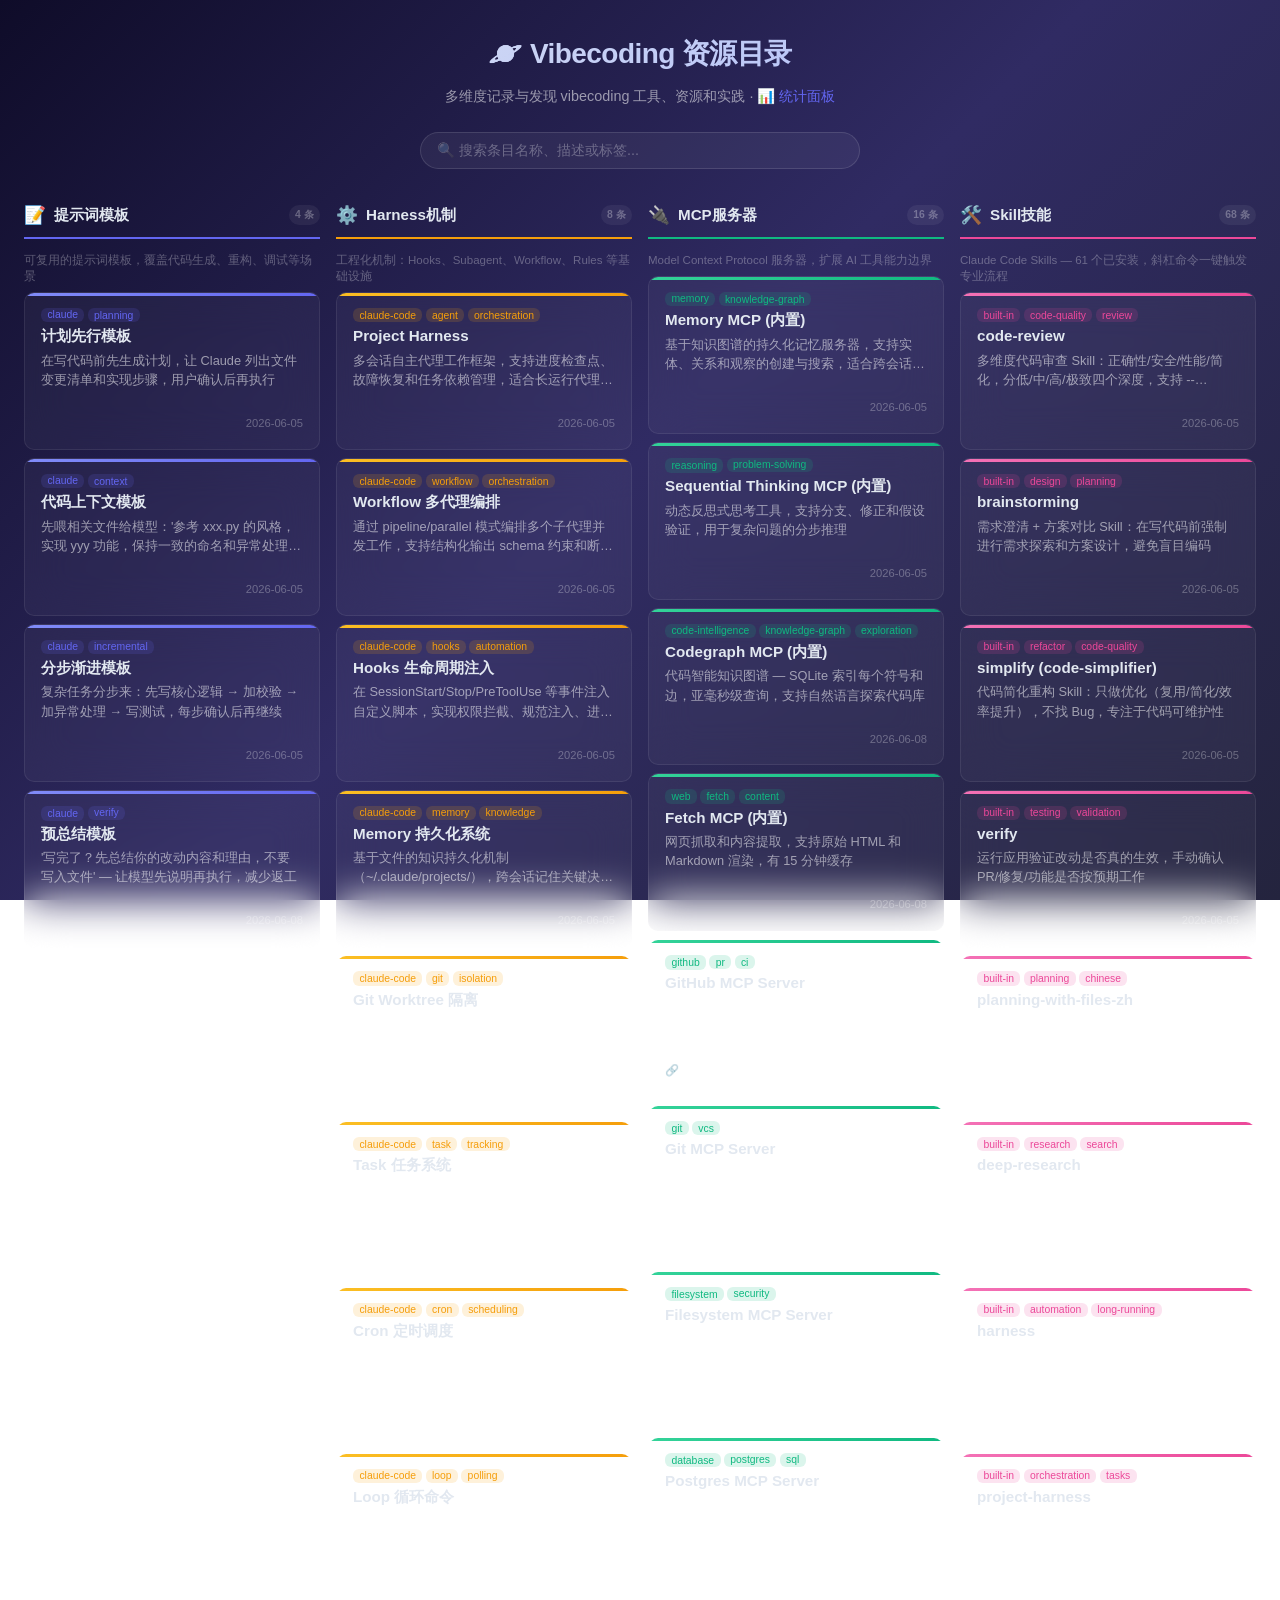
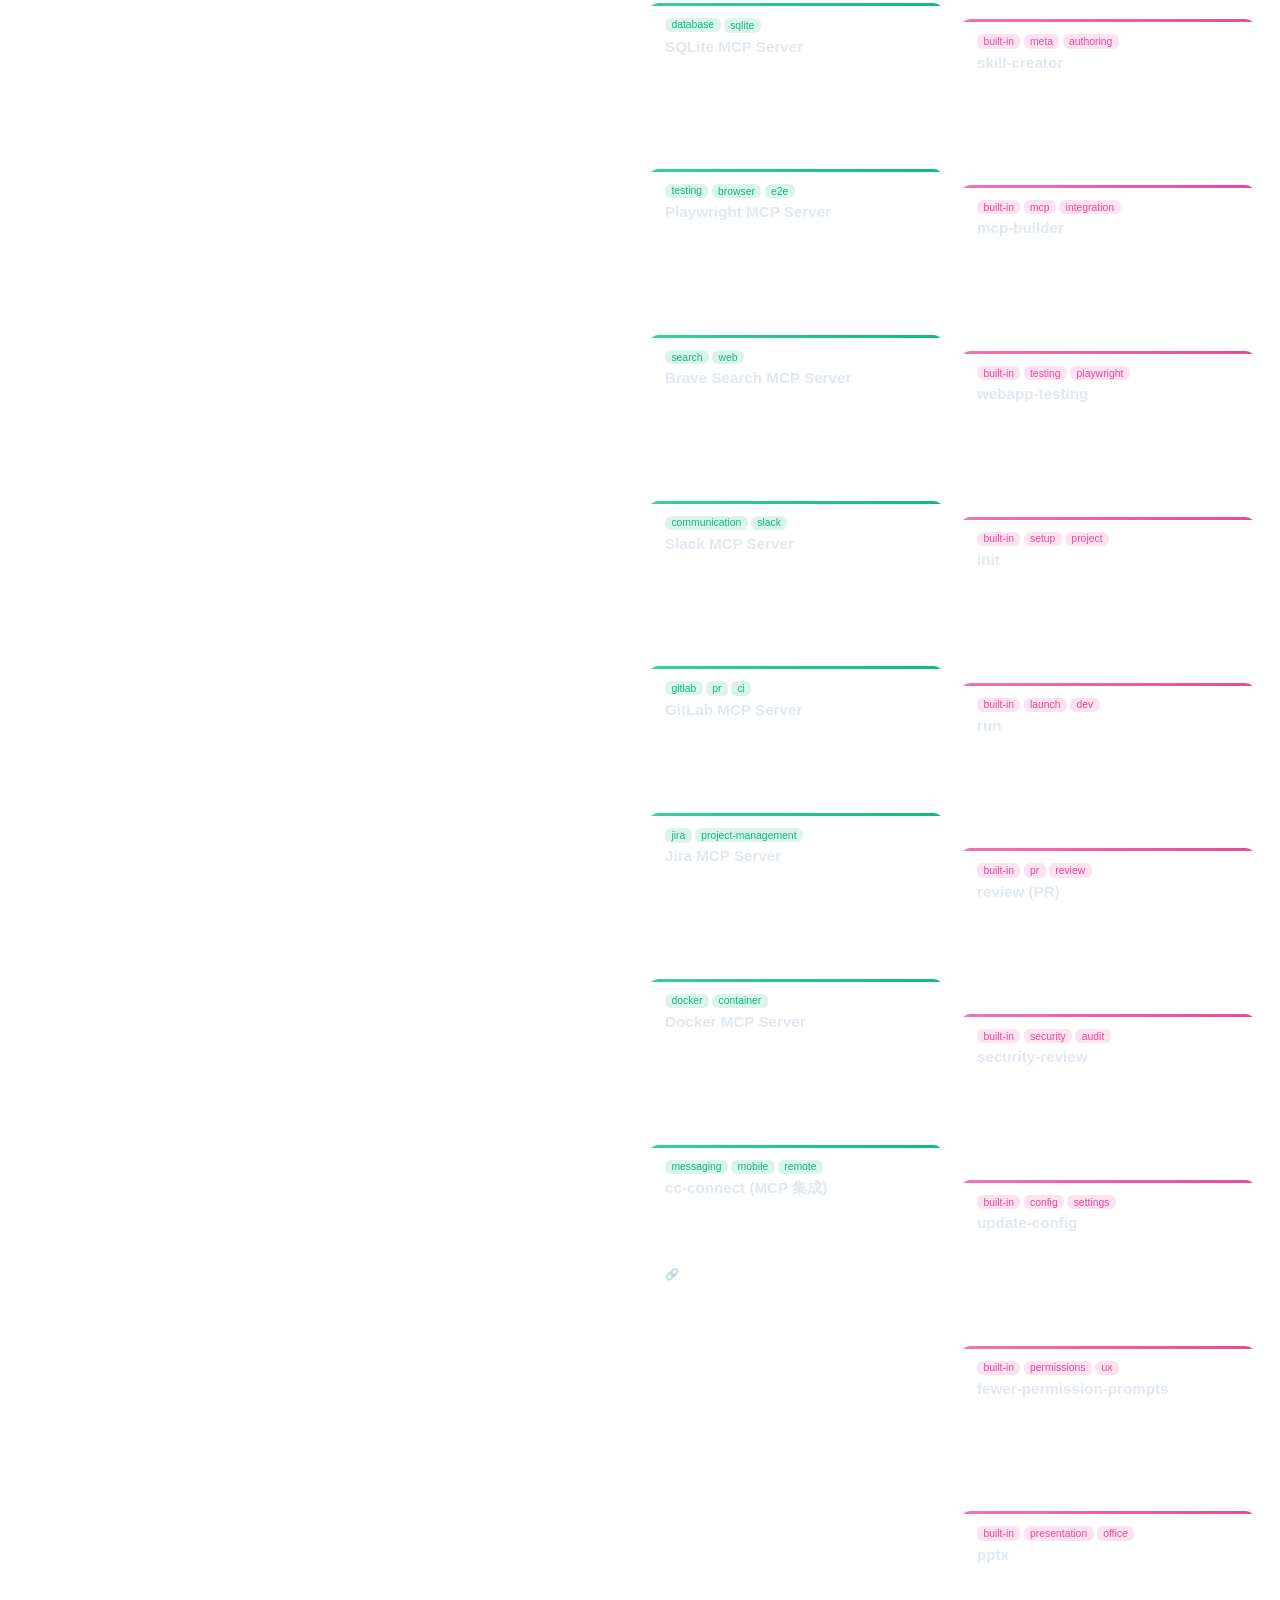
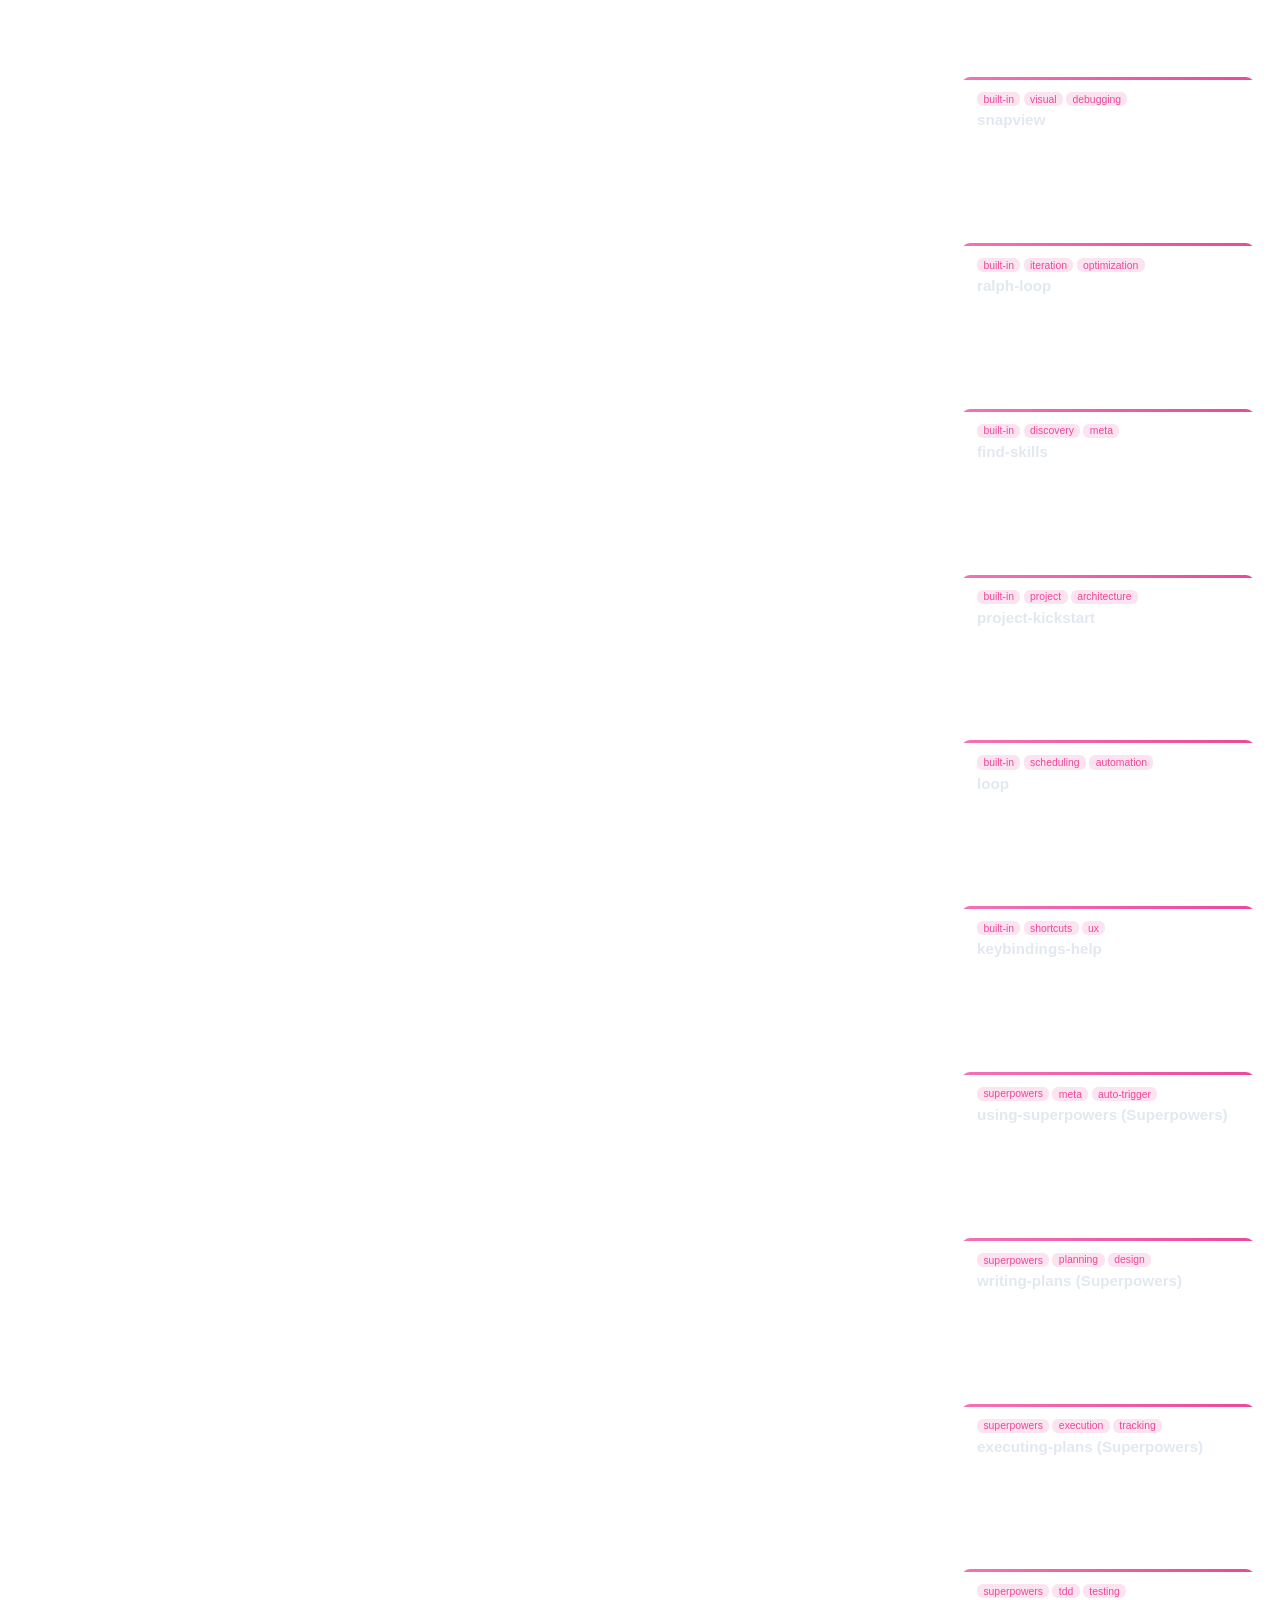
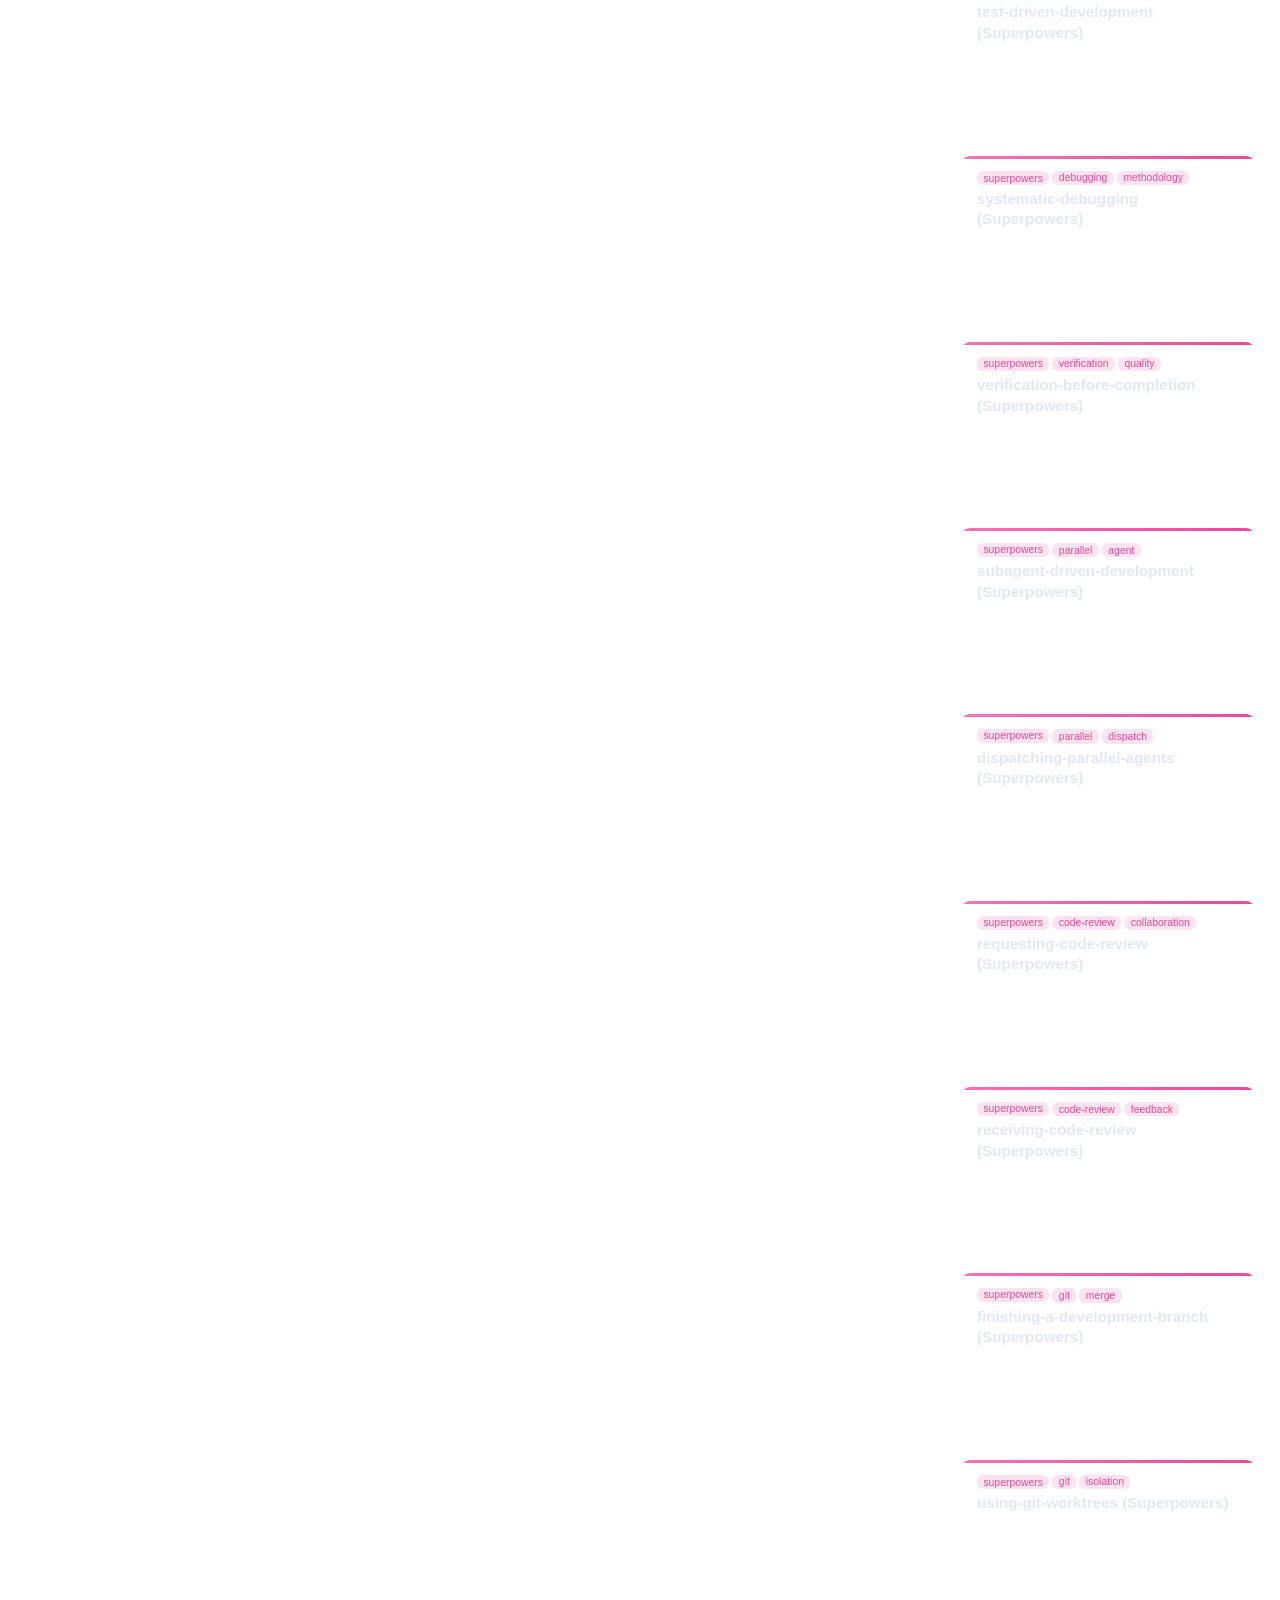
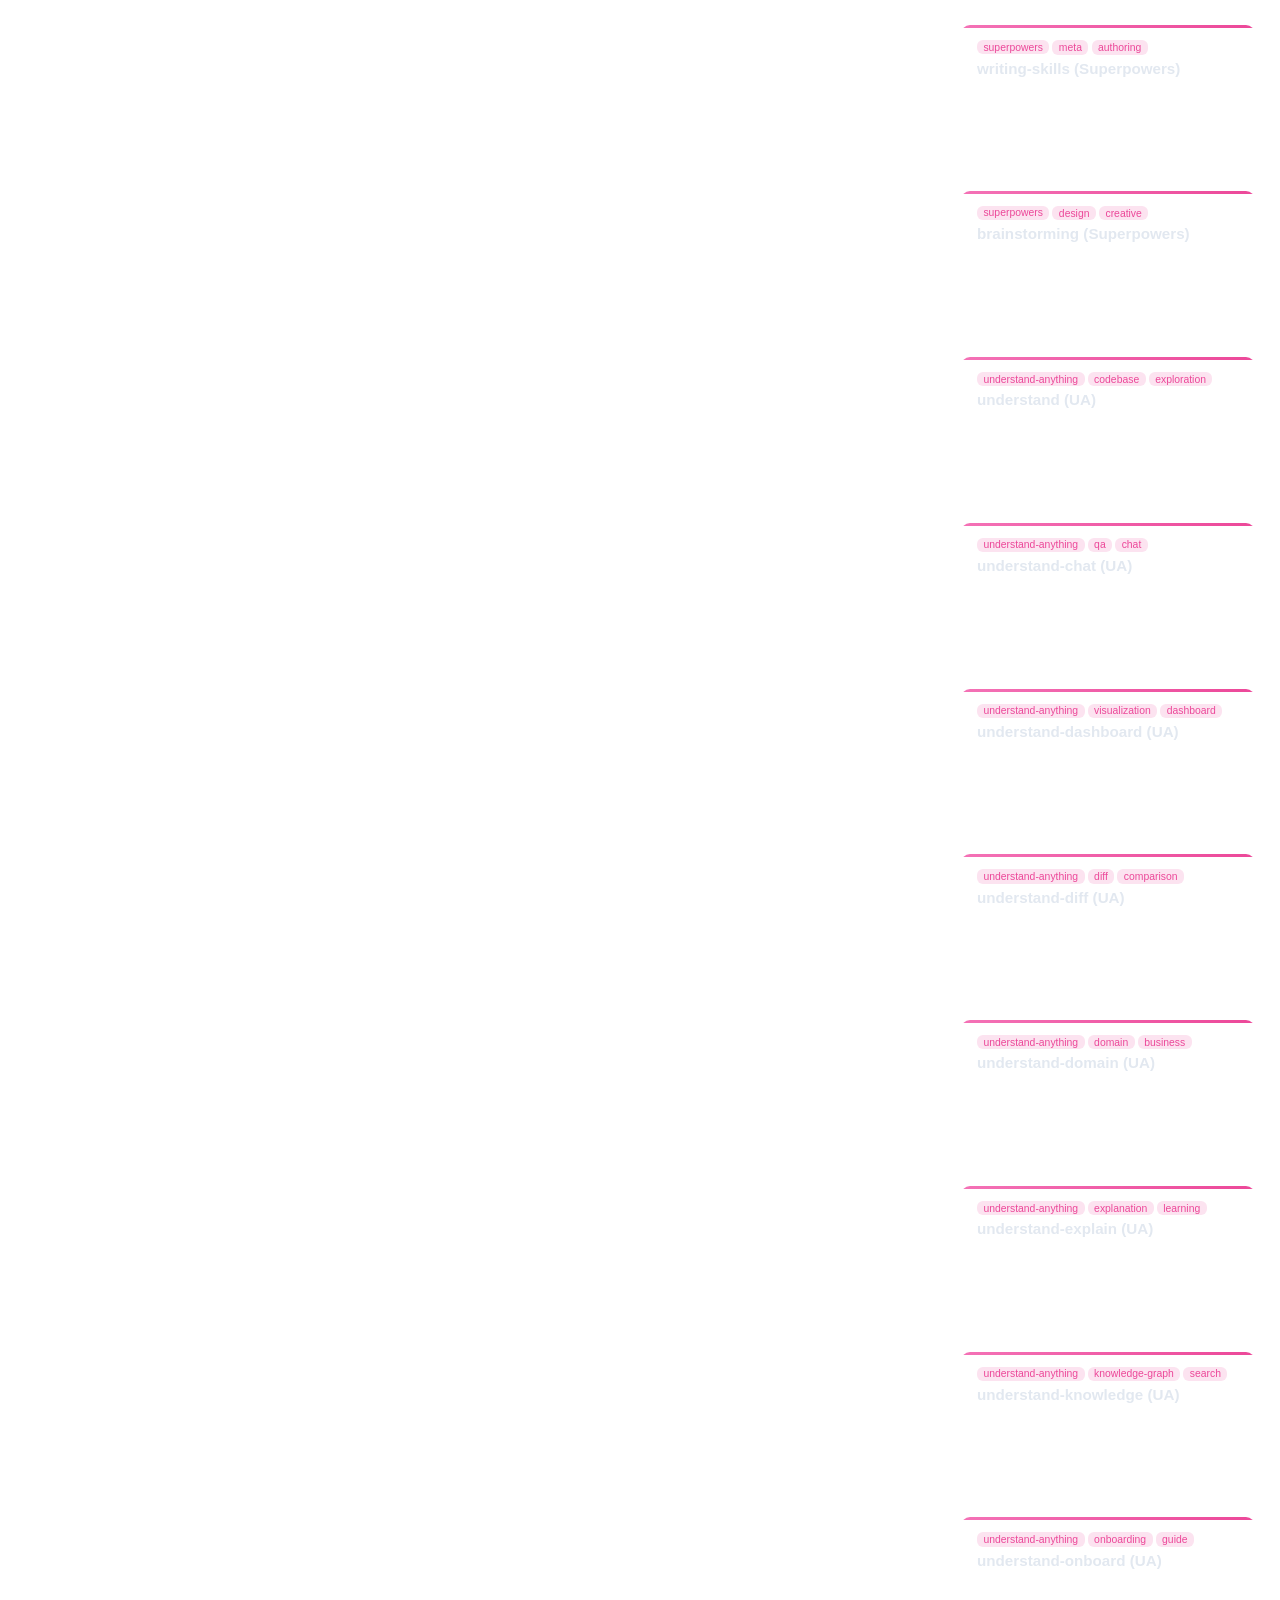
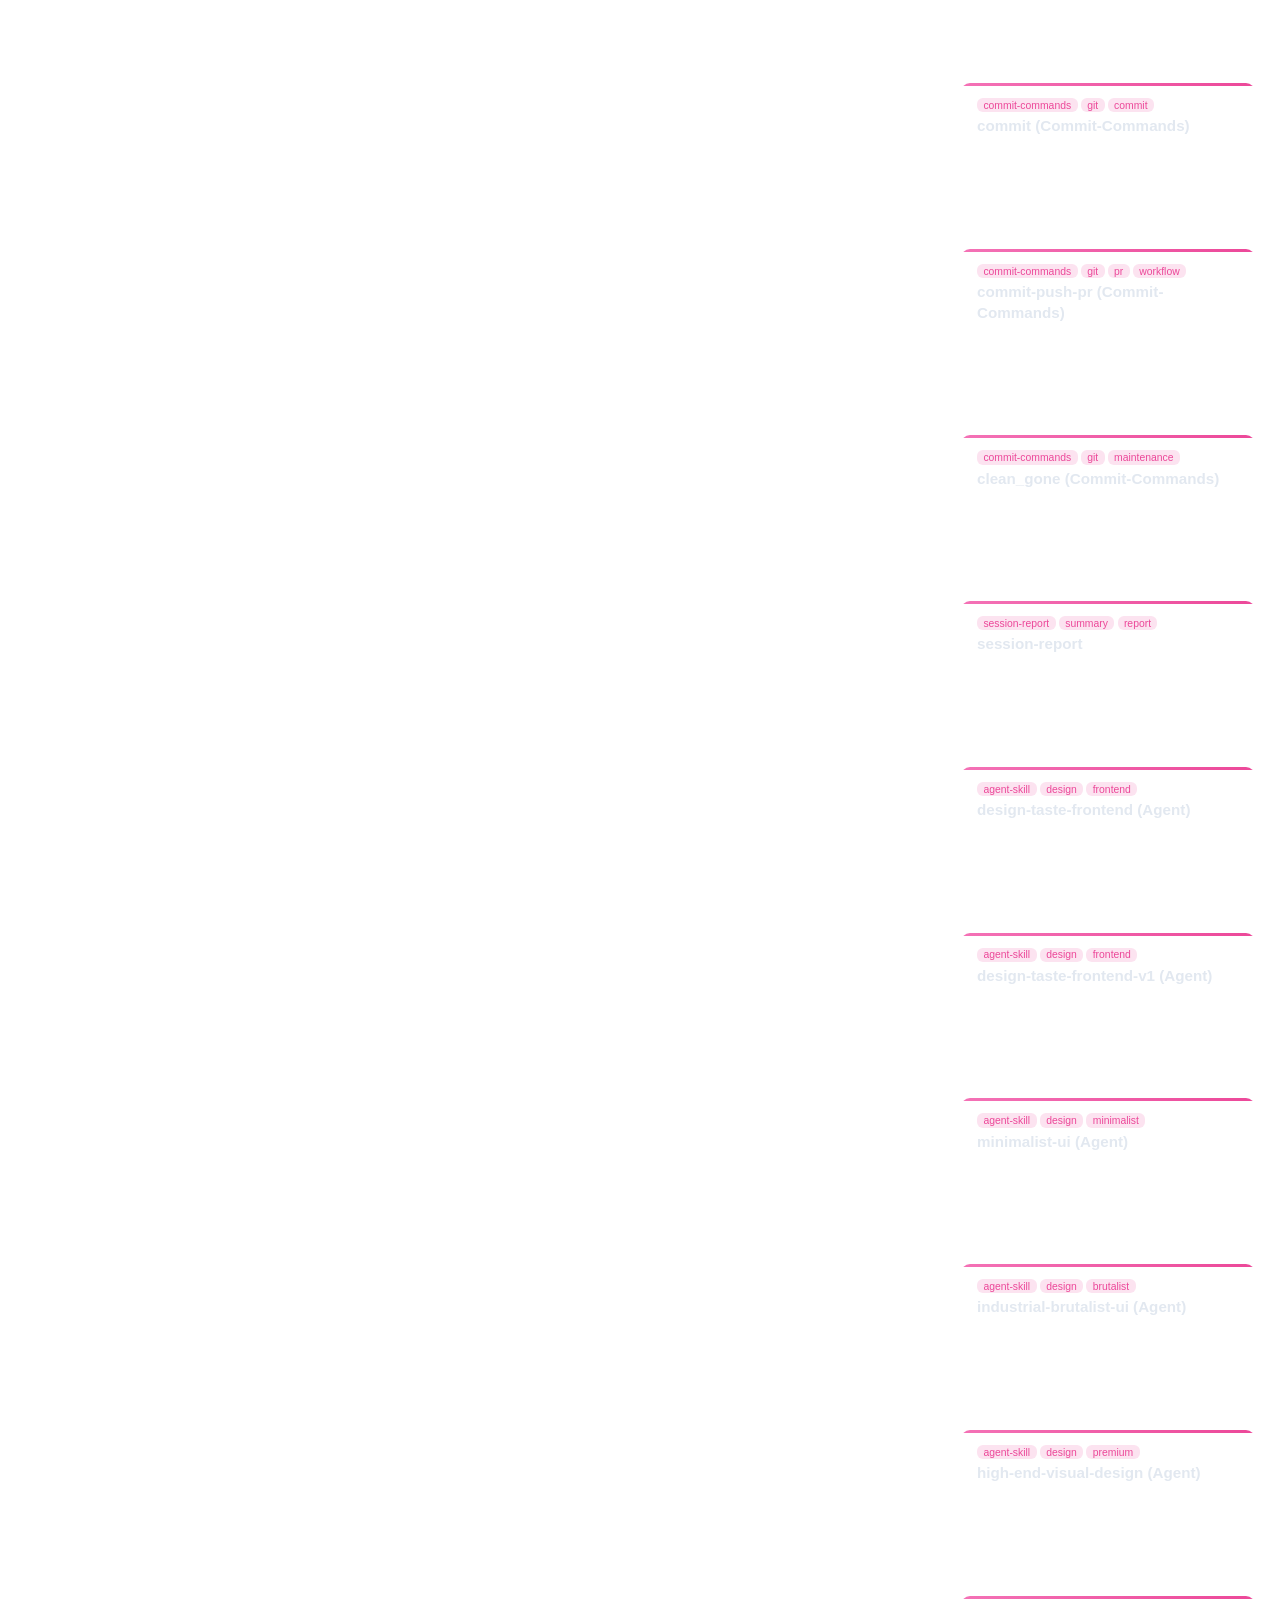
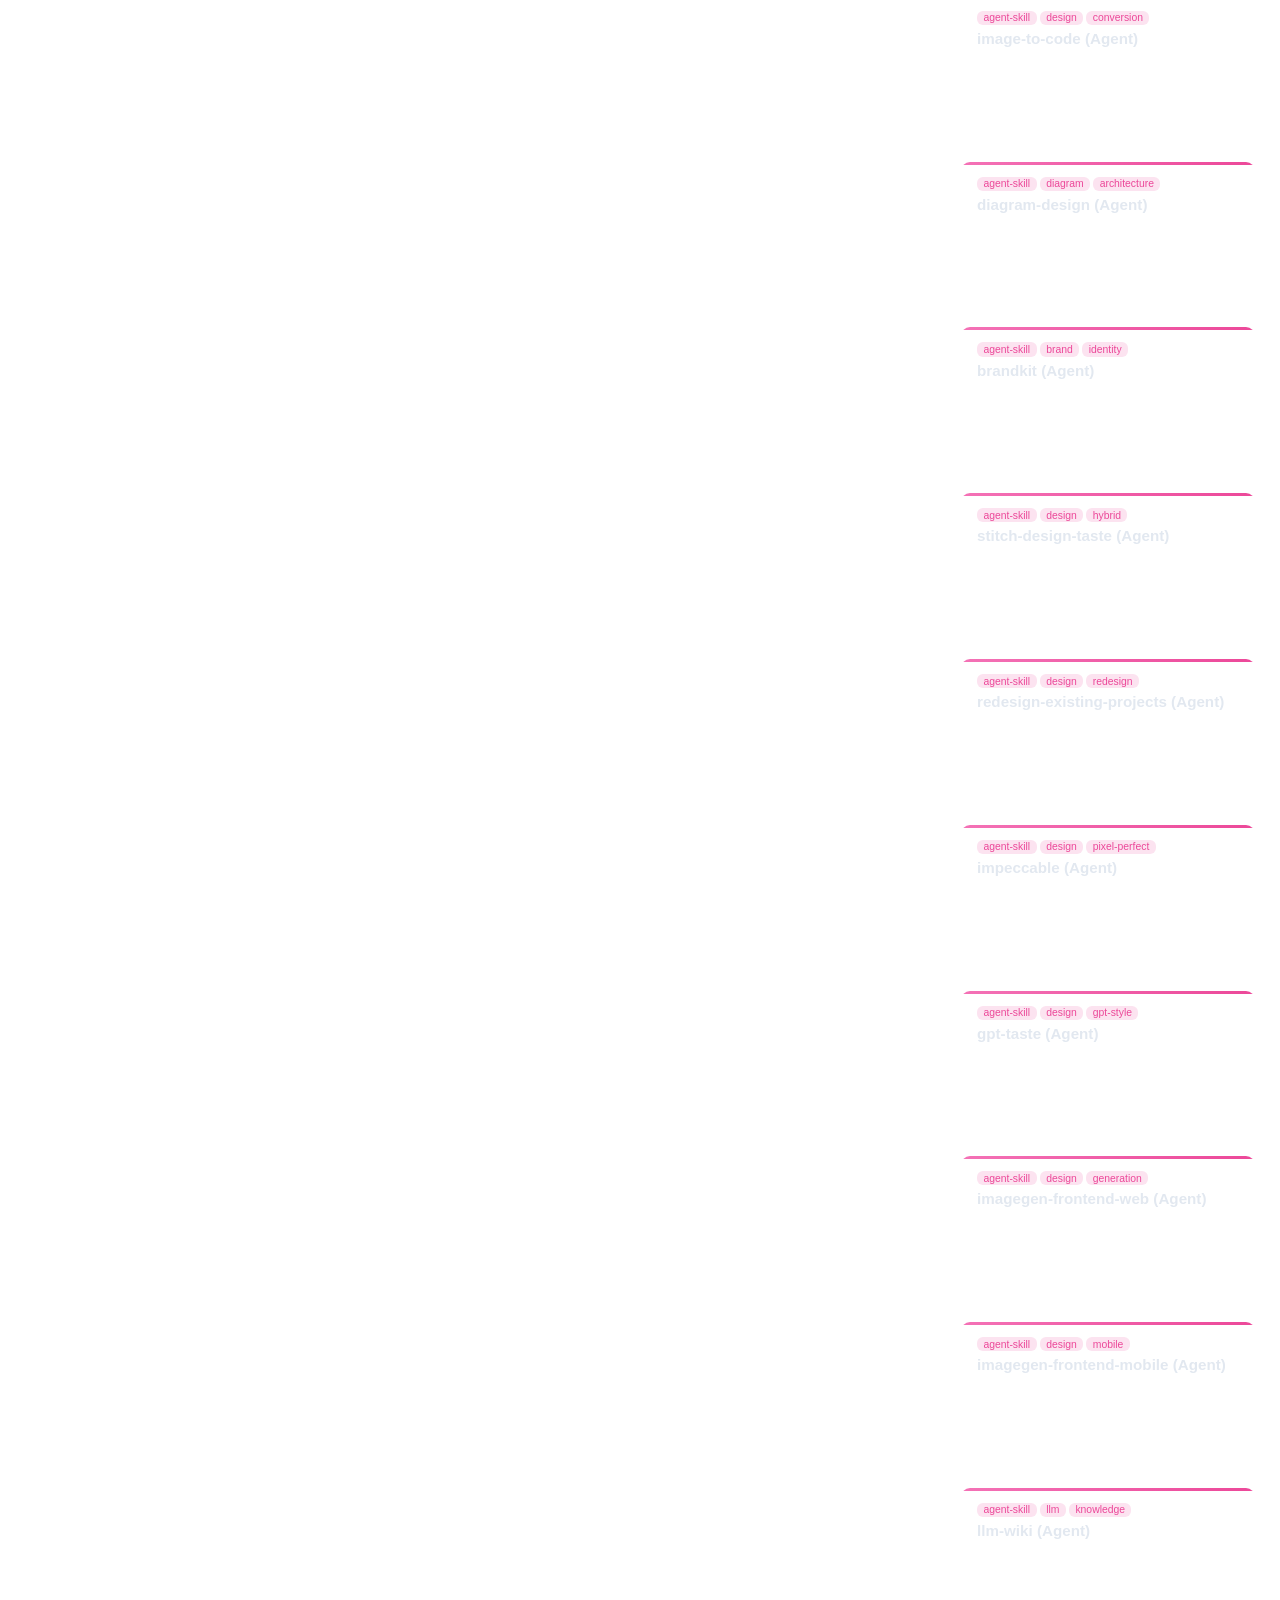
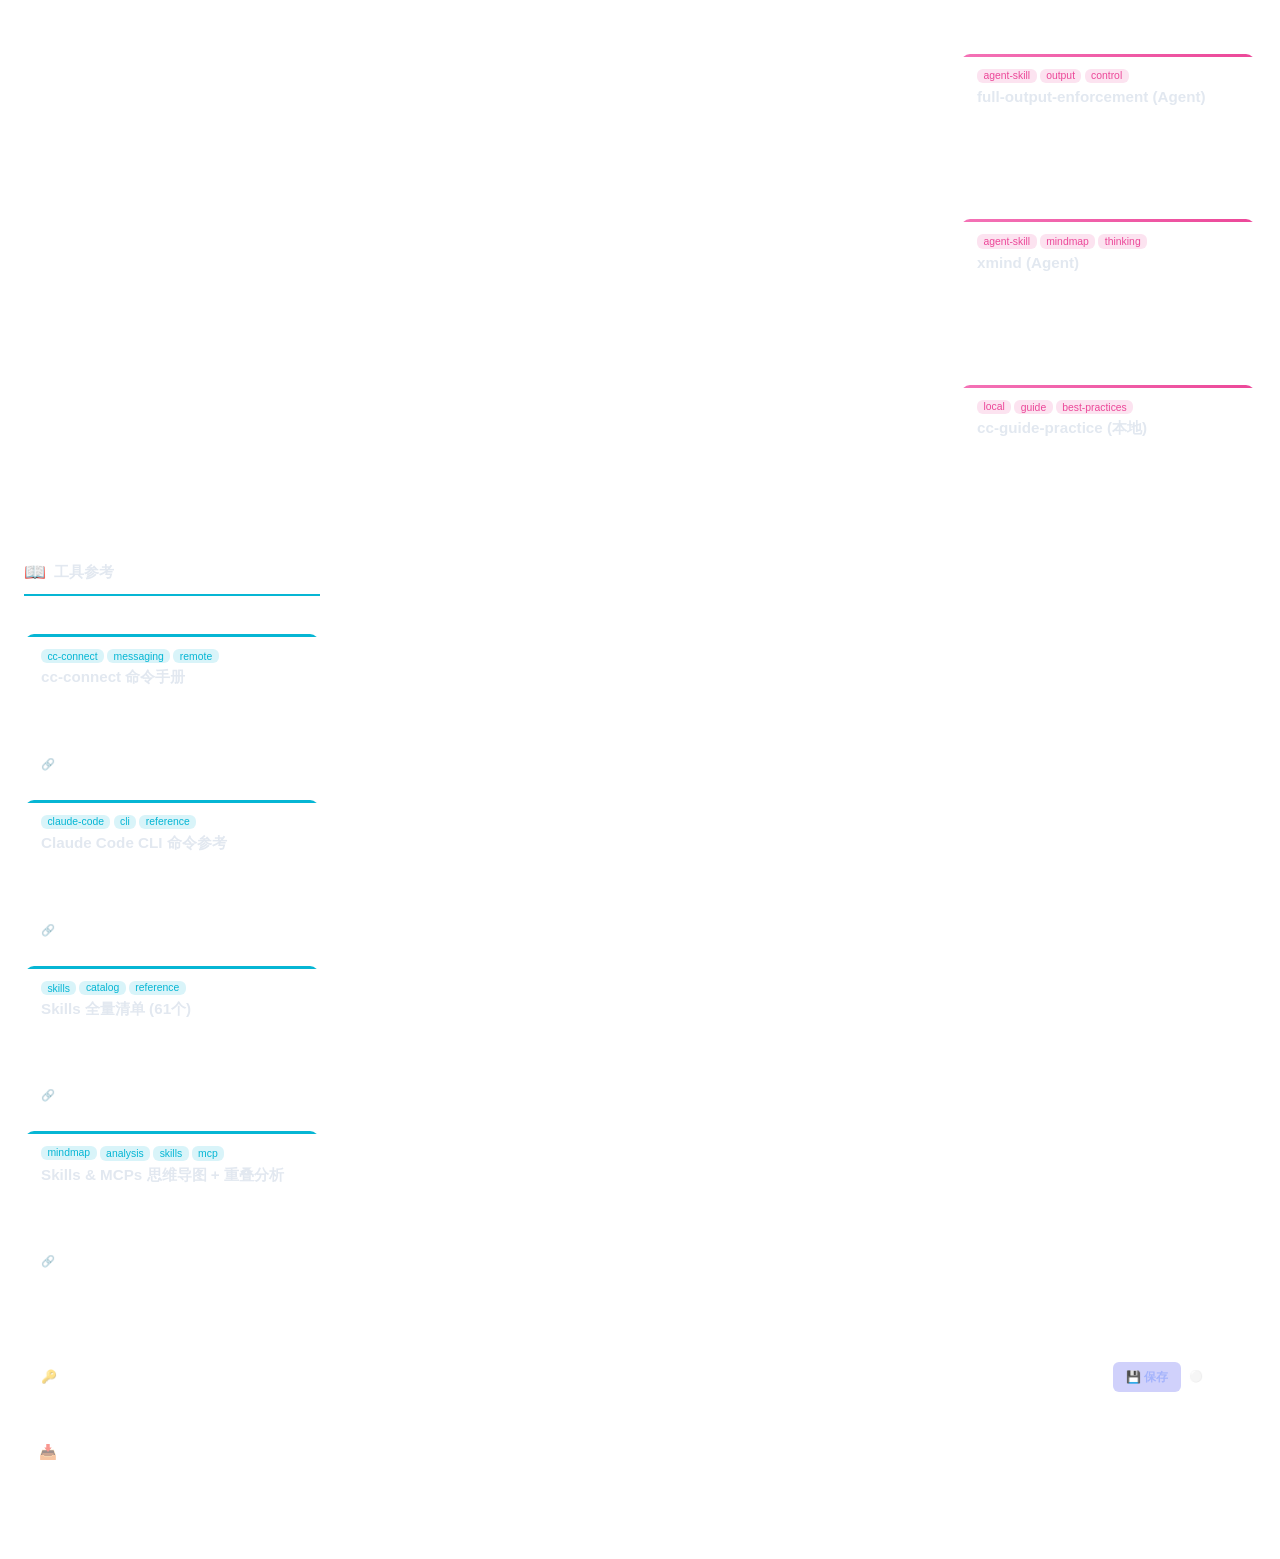
==== commit 44b73f2d: "feat: add daily stats dashboard for Skill/MCP hit tracking - stats.html: visual dashboard with daily" ====
--- a/index.html
+++ b/index.html
@@ -11,7 +11,7 @@
 
   <header class="header">
     <h1 class="header__title">🪐 Vibecoding 资源目录</h1>
-    <p class="header__subtitle">多维度记录与发现 vibecoding 工具、资源和实践</p>
+    <p class="header__subtitle">多维度记录与发现 vibecoding 工具、资源和实践 · <a href="stats.html" style="color:var(--accent,#6366f1);">📊 统计面板</a></p>
     <div class="header__search">
       <input
         type="text"
